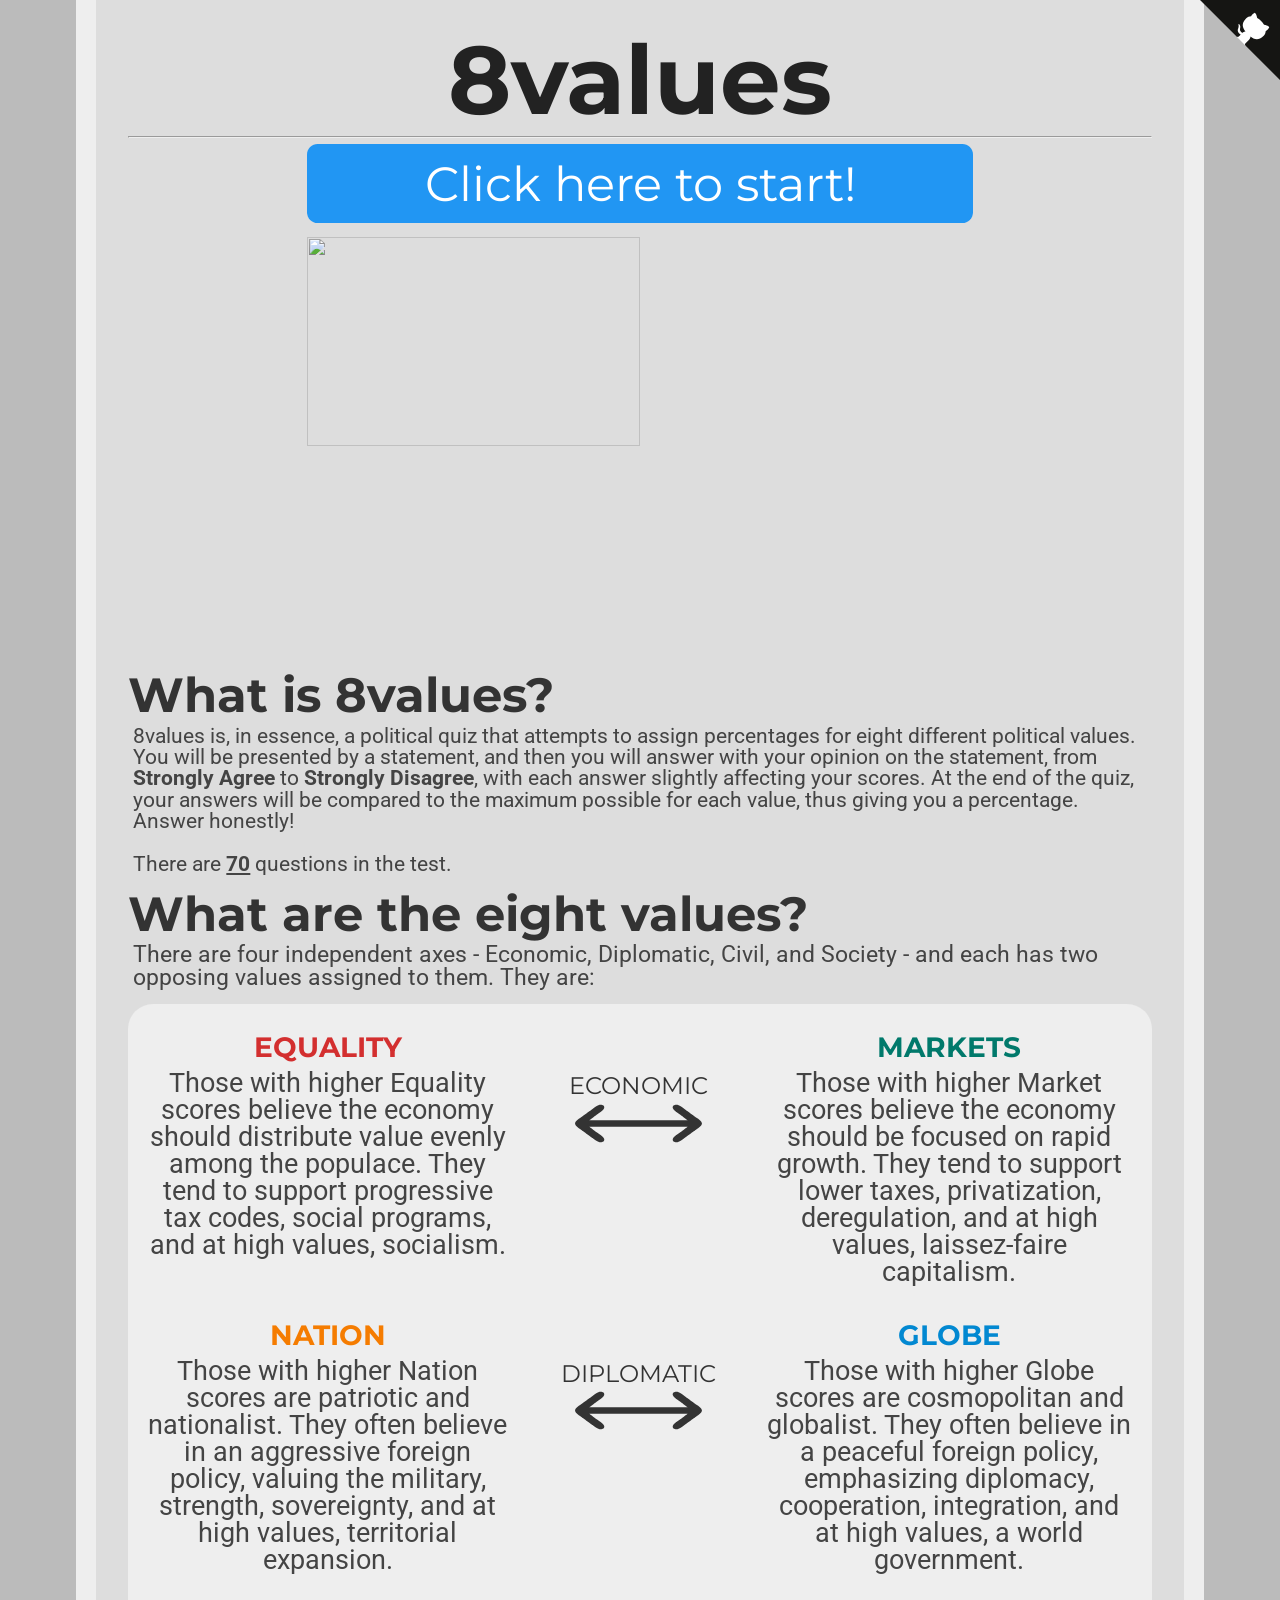
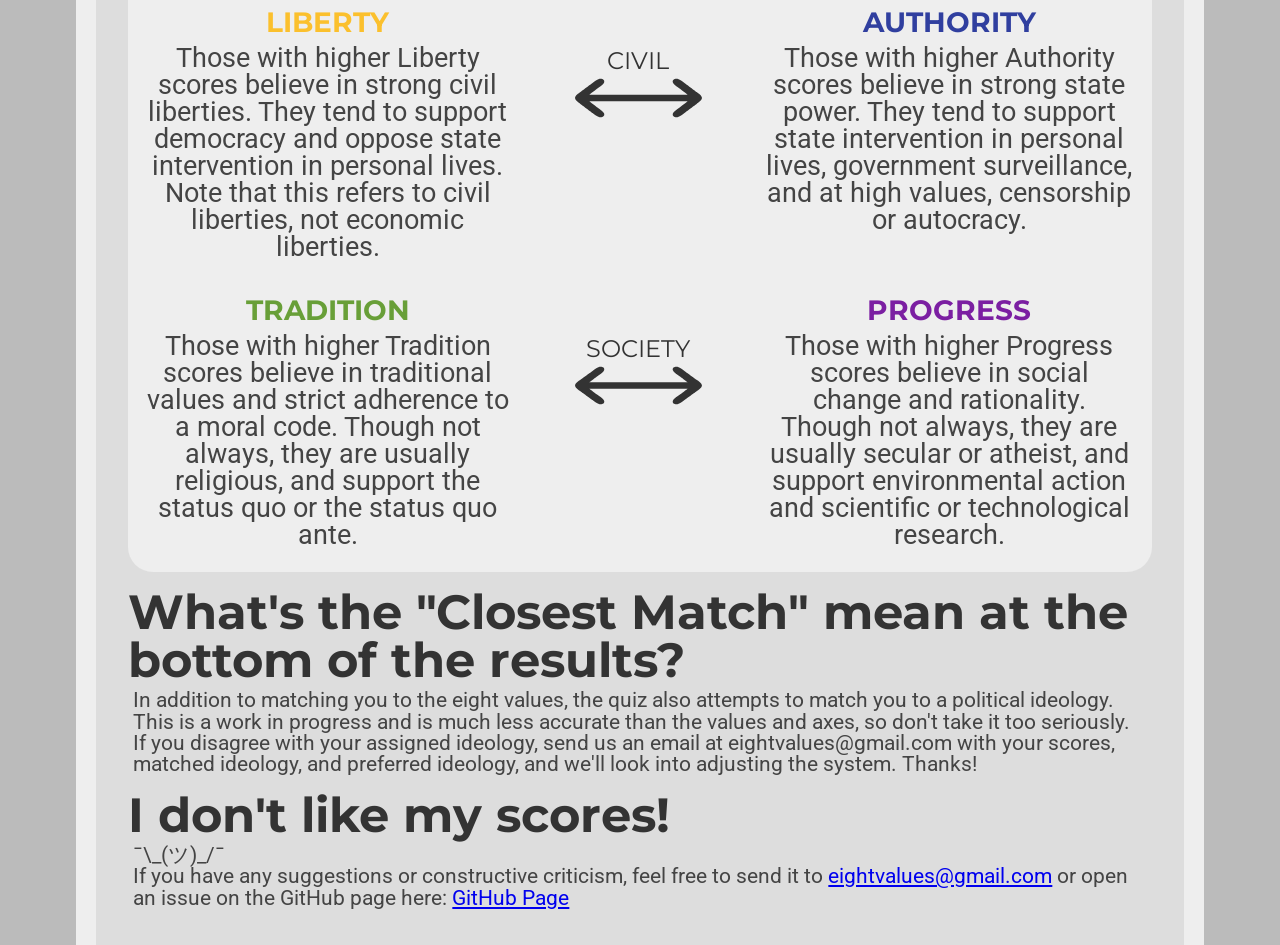
==== index.html @ 418b7268 "💄 Mobile friendly styling" ====
<head>
<link href="https://fonts.googleapis.com/css?family=Montserrat:300,400,700|Roboto:400,700" rel="stylesheet">
<link href='style.css' rel='stylesheet' type='text/css'>
<title>8values</title>
<link rel="icon" type="x-icon" href="icon.png">
<link rel="shortcut icon" type="x-icon" href="icon.png">
<meta charset="utf-8">
<script async src="//pagead2.googlesyndication.com/pagead/js/adsbygoogle.js"></script>
<script>
  (adsbygoogle = window.adsbygoogle || []).push({
    google_ad_client: "ca-pub-6511426299019766",
    enable_page_level_ads: true
  });
</script>
</head>
<body>
<a href="https://github.com/8values/8values.github.io" class="github-corner" aria-label="View source on Github"><svg width="80" height="80" viewBox="0 0 250 250" style="fill:#151513; color:#fff; position: absolute; top: 0; border: 0; right: 0;" aria-hidden="true"><path d="M0,0 L115,115 L130,115 L142,142 L250,250 L250,0 Z"></path><path d="M128.3,109.0 C113.8,99.7 119.0,89.6 119.0,89.6 C122.0,82.7 120.5,78.6 120.5,78.6 C119.2,72.0 123.4,76.3 123.4,76.3 C127.3,80.9 125.5,87.3 125.5,87.3 C122.9,97.6 130.6,101.9 134.4,103.2" fill="currentColor" style="transform-origin: 130px 106px;" class="octo-arm"></path><path d="M115.0,115.0 C114.9,115.1 118.7,116.5 119.8,115.4 L133.7,101.6 C136.9,99.2 139.9,98.4 142.2,98.6 C133.8,88.0 127.5,74.4 143.8,58.0 C148.5,53.4 154.0,51.2 159.7,51.0 C160.3,49.4 163.2,43.6 171.4,40.1 C171.4,40.1 176.1,42.5 178.8,56.2 C183.1,58.6 187.2,61.8 190.9,65.4 C194.5,69.0 197.7,73.2 200.1,77.6 C213.8,80.2 216.3,84.9 216.3,84.9 C212.7,93.1 206.9,96.0 205.4,96.6 C205.1,102.4 203.0,107.8 198.3,112.5 C181.9,128.9 168.3,122.5 157.7,114.1 C157.9,116.9 156.7,120.9 152.7,124.9 L141.0,136.5 C139.8,137.7 141.6,141.9 141.8,141.8 Z" fill="currentColor" class="octo-body"></path></svg></a><style>.github-corner:hover .octo-arm{animation:octocat-wave 560ms ease-in-out}@keyframes octocat-wave{0%,100%{transform:rotate(0)}20%,60%{transform:rotate(-25deg)}40%,80%{transform:rotate(10deg)}}@media (max-width:500px){.github-corner:hover .octo-arm{animation:none}.github-corner .octo-arm{animation:octocat-wave 560ms ease-in-out}}</style>
<h1>8values</h1>
<hr>
<button class="button" onclick="location.href='instructions.html';" style="font-size:36pt;">Click here to start!</button>
<img src="values.svg" class="center"></img>

<h2>What is 8values?</h2>
    <p>8values is, in essence, a political quiz that attempts to assign percentages for eight different political values. You will be presented by a statement, and then you will answer with your opinion on the statement, from <b>Strongly Agree</b> to <b>Strongly Disagree</b>, with each answer slightly affecting your scores. At the end of the quiz, your answers will be compared to the maximum possible for each value, thus giving you a percentage. Answer honestly!<br /><br />
    There are <b><u><span id="numOfQuestions"></span></u></b> questions in the test.</p>

<h2>What are the eight values?</h2>
    <p style="font-size: 23px;">There are four independent axes - Economic, Diplomatic, Civil, and Society - and each has two opposing values assigned to them. They are:</p>
    <div class="explanation_bg">
        <div class="spacer">
            <div class="explanation_blurb_left">
                <p class="value"><b style="color:#d32f2f;">EQUALITY</b></p>
                <p class="blurb-text">
                    Those with higher Equality scores believe the economy should distribute value evenly among the populace. They tend to support progressive tax codes, social programs, and at high values, socialism.
                </p>
            </div>
            <div class="explanation_axis">
                <p class="axis_name">ECONOMIC</p>
                <img class="arrow" src="double_arrow.svg"></img>
            </div>
            <div class="explanation_blurb_right">
                <p class="value"><b style="color:#00796b;">MARKETS</b></p>
                <p class="blurb-text">
                    Those with higher Market scores believe the economy should be focused on rapid growth. They tend to support lower taxes, privatization, deregulation, and at high values, laissez-faire capitalism.
                </p>
            </div>
        </div>
        <div class="spacer">
            <div class="explanation_blurb_left">
                <p class="value"><b style="color:#f57c00;">NATION</b></p>
                <p class="blurb-text">
                    Those with higher Nation scores are patriotic and nationalist. They often believe in an aggressive foreign policy, valuing the military, strength, sovereignty, and at high values, territorial expansion.
                </p>
            </div>
            <div class="explanation_axis">
                <p class="axis_name">DIPLOMATIC</p>
                <img class="arrow" src="double_arrow.svg"></img>
            </div>
            <div class="explanation_blurb_right">
                <p class="value"><b style="color:#0288d1;">GLOBE</b></p>
                <p class="blurb-text">
                    Those with higher Globe scores are cosmopolitan and globalist. They often believe in a peaceful foreign policy, emphasizing diplomacy, cooperation, integration, and at high values, a world government.
                </p>
            </div>
        </div>
        <div class="spacer">
            <div class="explanation_blurb_left">
                <p class="value"><b style="color:#fbc02d;">LIBERTY</b></p>
                <p class="blurb-text">
                    Those with higher Liberty scores believe in strong civil liberties. They tend to support democracy and oppose state intervention in personal lives. Note that this refers to civil liberties, not economic liberties.
                </p>
            </div>
            <div class="explanation_axis">
                <p class="axis_name">CIVIL</p>
                <img class="arrow" src="double_arrow.svg"></img>
            </div>
            <div class="explanation_blurb_right">
                <p class="value"><b style="color:#303f9f;">AUTHORITY</b></p>
                <p class="blurb-text">
                    Those with higher Authority scores believe in strong state power. They tend to support state intervention in personal lives, government surveillance, and at high values, censorship or autocracy.
                </p>
            </div>
        </div>
        <div class="spacer">
            <div class="explanation_blurb_left">
                <p class="value"><b style="color:#689f38;">TRADITION</b></p>
                <p class="blurb-text">
                    Those with higher Tradition scores believe in traditional values and strict adherence to a moral code. Though not always, they are usually religious, and support the status quo or the status quo ante.
                </p>
            </div>
            <div class="explanation_axis">
                <p class="axis_name">SOCIETY</p>
                <img class="arrow" src="double_arrow.svg"></img>
            </div>
            <div class="explanation_blurb_right">
                <p class="value"><b style="color:#7b1fa2;">PROGRESS</b></p>
                <p class="blurb-text">
                    Those with higher Progress scores believe in social change and rationality. Though not always, they are usually secular or atheist, and support environmental action and scientific or technological research.
                </p>
            </div>
        </div>
        <br/>
    </div>

<h2>What's the "Closest Match" mean at the bottom of the results?</h2>
    <p>In addition to matching you to the eight values, the quiz also attempts to match you to a political ideology. This is a work in progress and is much less accurate than the values and axes, so don't take it too seriously. If you disagree with your assigned ideology, send us an email at eightvalues@gmail.com with your scores, matched ideology, and preferred ideology, and we'll look into adjusting the system. Thanks!</p>
<h2>I don't like my scores!</h2>
    <p>¯\_(ツ)_/¯<br/>
    If you have any suggestions or constructive criticism, feel free to send it to <a href="mailto:eightvalues@gmail.com">eightvalues@gmail.com</a> or open an issue on the GitHub page here: <a href="https://github.com/8values/8values.github.io">GitHub Page</a></p>

<!-- Website visit statistics - no personal information is collected! -->
<script type="text/javascript">
var sc_project=11325211;
var sc_invisible=1;
var sc_security="fd9f0659";
var scJsHost = (("https:" == document.location.protocol) ?
"https://secure." : "http://www.");
document.write("<sc"+"ript type='text/javascript' src='" +
scJsHost+
"statcounter.com/counter/counter.js'></"+"script>");
</script>
<noscript><div class="statcounter"><a title="web stats"
href="http://statcounter.com/" target="_blank"><img
class="statcounter"
src="//c.statcounter.com/11325211/0/fd9f0659/1/" alt="web
stats"></a></div></noscript>

<!-- This is the script for the page itself -->
<script type="application/javascript"src="questions.js"></script>
<script type="text/javascript">
    document.getElementById("numOfQuestions").innerHTML = questions.length;
</script>
</body>
---- style.css ----
html {
    background-color: #bbbbbb;
    padding: 0px;
}
body {
    width: 80%;
    min-height: calc(100vh - 4em);
    margin: 0 auto;
    padding: 2em;
    background-color: #dddddd;
    border-color: #eeeeee;
    border-left-style: solid;
    border-right-style: solid;
    border-width: 20px;
}
p {
    color: #444444;
    font-family: 'Roboto', sans-serif;
    font-size: 16pt;
    line-height: 1;
    margin: 4pt;
}

p.value {
    margin-top: 22px;
    margin-bottom: 22px;
    text-indent: -16pt;
    margin-left: 20pt;
    font-size: 28px;
    font-style:normal;font-variant:normal;font-weight:500;font-stretch:normal;line-height:2.11666656px;font-family:Montserrat;-inkscape-font-specification:'Montserrat Medium';text-align:center;letter-spacing:0px;text-anchor:middle;opacity:1;fill:#eeeeee;fill-opacity:1;fill-rule:nonzero;stroke:none;stroke-width:2.11666656;stroke-linecap:butt;stroke-linejoin:round;stroke-miterlimit:4;stroke-dasharray:none;stroke-dashoffset:0;stroke-opacity:1;paint-order:stroke fill markers
}

p.blurb-text {
    font-size: 27px;
}

p.axis_name {
    margin-top: 50px;
    color: #333333;
    font-size: 24px;
    font-variant:normal;font-weight:normal;font-stretch:normal;line-height:100%;font-family:Montserrat;-inkscape-font-specification:Montserrat;text-align:center;letter-spacing:0px;word-spacing:0px;text-anchor:middle;fill:#222222;fill-opacity:1;stroke:none;stroke-width:0.13229167px;stroke-linecap:butt;stroke-linejoin:miter;stroke-opacity:1
}
p.question {
    margin: 16pt auto;
    color: #333333;
    font-family: 'Montserrat', sans-serif;
    font-weight: normal;
    width: 70%;
    min-width: 500pt;
    min-height: 144pt;
    background-color: #eeeeee;
    padding: 16pt;
    border-radius: 16pt;
    font-size: 36pt;
    display: flex;
    justify-content: center;
    align-items: center;
    text-align: center;

}
h1 {
    color: #222222;
    font-family: 'Montserrat', sans-serif;
    font-size: 72pt;
    text-align: center;
    line-height: 72pt;
    margin-top: 0pt;
    margin-bottom: 0pt;
}
h2 {
    color: #333333;
    font-family: 'Montserrat', sans-serif;
    font-size: 36pt;
    line-height: 36pt;
    margin-top: 12pt;
    margin-bottom: 0pt;
}
li {
    font-size: 16pt;
    text-indent: 16pt;
}
a {
    font-family: inherit;
}
img.center {
    display: block;
    margin: 1em auto;
    width: 50%;
    min-width: 500pt;
}
.spacer > div{
    margin-top: 20px;
    display: inline-block;
    *display: inline; /* For IE7 */
    text-align: center;
}
.button {
    background-color: #2196f3;
    font-family: 'Montserrat', sans-serif;
    border: none;
    border-radius: 8pt;
    color: white;
    padding: 8pt;
    width: 50%;
    min-width: 500pt;
    text-align: center;
    text-decoration: none;
    display: block;
    font-size: 24pt;
    margin: -2px auto;
    cursor: pointer;
}
.button:hover, .button:focus { background: #1687e0; }
.stronglyAgree { background: #1b5e20; }
.stronglyAgree:hover, .stronglyAgree:focus { background: #154a19; }
.agree { background: #4caf50; }
.agree:hover, .agree:focus { background: #29942e; }
.neutral { background: #949494; }
.neutral:hover, .neutral:focus { background: #656565; }
.disagree { background: #f44336; }
.disagree:hover, .disagree:focus { background: #d6271a; }
.stronglyDisagree { background: #b71c1c; }
.stronglyDisagree:hover, .stronglyDisagree:focus { background: #a00e0e; }

.small_button, .small_button_off {
    background-color: #333;
    font-family: 'Montserrat', sans-serif;
    border: none;
    border-radius: 8pt;
    color: white;
    padding: 8pt;
    width: 10%;
    min-width: 100pt;
    text-align: center;
    text-decoration: none;
    display: block;
    font-size: 18pt;
    margin: -2px auto;
    cursor: pointer;
}

.small_button:hover, .small_button:focus {
    background: #222;
}

.small_button_off {
    background-color: #ddd;
    color: #888;
    border: 2px solid #888;
    cursor: not-allowed;
    margin: -4px auto;
}
.arrow {
    width: 60%;
    height: auto;
}
div.explanation_blurb_left {
    vertical-align: top;
    width: 37%;
    margin-left: 1%;
    margin-right: 1%;
}
div.explanation_blurb_right {
    vertical-align: top;
    width: 37%;
    margin-left: 1%;
    margin-right: 1%;
}
div.explanation_axis {
    width: 20.9%;
    vertical-align: top;
}
div.axis {
    width: 100%;
    display: flex;
    align-items: center;
    justify-content: center;
}
div.bar {
    height: 36pt;
    line-height: 36pt;
    padding: 8pt;
    margin-top: 4pt;
    margin-bottom: 4pt;
    border-width: 4px;
    border-right-width: 1px;
    border-top-style: solid;
    border-bottom-style: solid;
    border-color: #222222;
    background-color: #eeeeee;
    display: block;
    width: 50%;
}
div.text-wrapper {
    font-family: 'Montserrat', sans-serif;
    font-size: 36pt;
    line-height: 36pt;
    color: #222222;
    display: inline-block;
}
div.equality {
    background-color: #f44336;
    text-align: left;
    border-right-style: solid;
}
div.markets {
    background-color: #00897b;
    text-align: right;
    border-left-style: solid;
}
div.liberty {
    background-color: #ffeb3b;
    text-align: left;
    border-right-style: solid;
}
div.authority {
    background-color: #3f51b5;
    text-align: right;
    border-left-style: solid;
}
div.globe {
    background-color: #03a9f4;
    text-align: right;
    border-left-style: solid;
}
div.nation {
    background-color: #ff9800;
    text-align: left;
    border-right-style: solid;
}
div.progress {
    background-color: #9c27b0;
    text-align: right;
    border-left-style: solid;
}
div.tradition {
    background-color: #8bc34a;
    text-align: left;
    border-right-style: solid;
}
span.weight-300 {
    font-weight: 300;
}
.explanation_bg {
    background-color: #eeeeee;
    border-radius: 25px;
    margin-top: 15px;
}
#banner {
    border-color: #444444;
    border-style: solid;
    border-width: 2px;
    border-radius: 8pt;
    display: block;
    margin: 8pt;
    margin-left: auto;
    margin-right: auto;
}
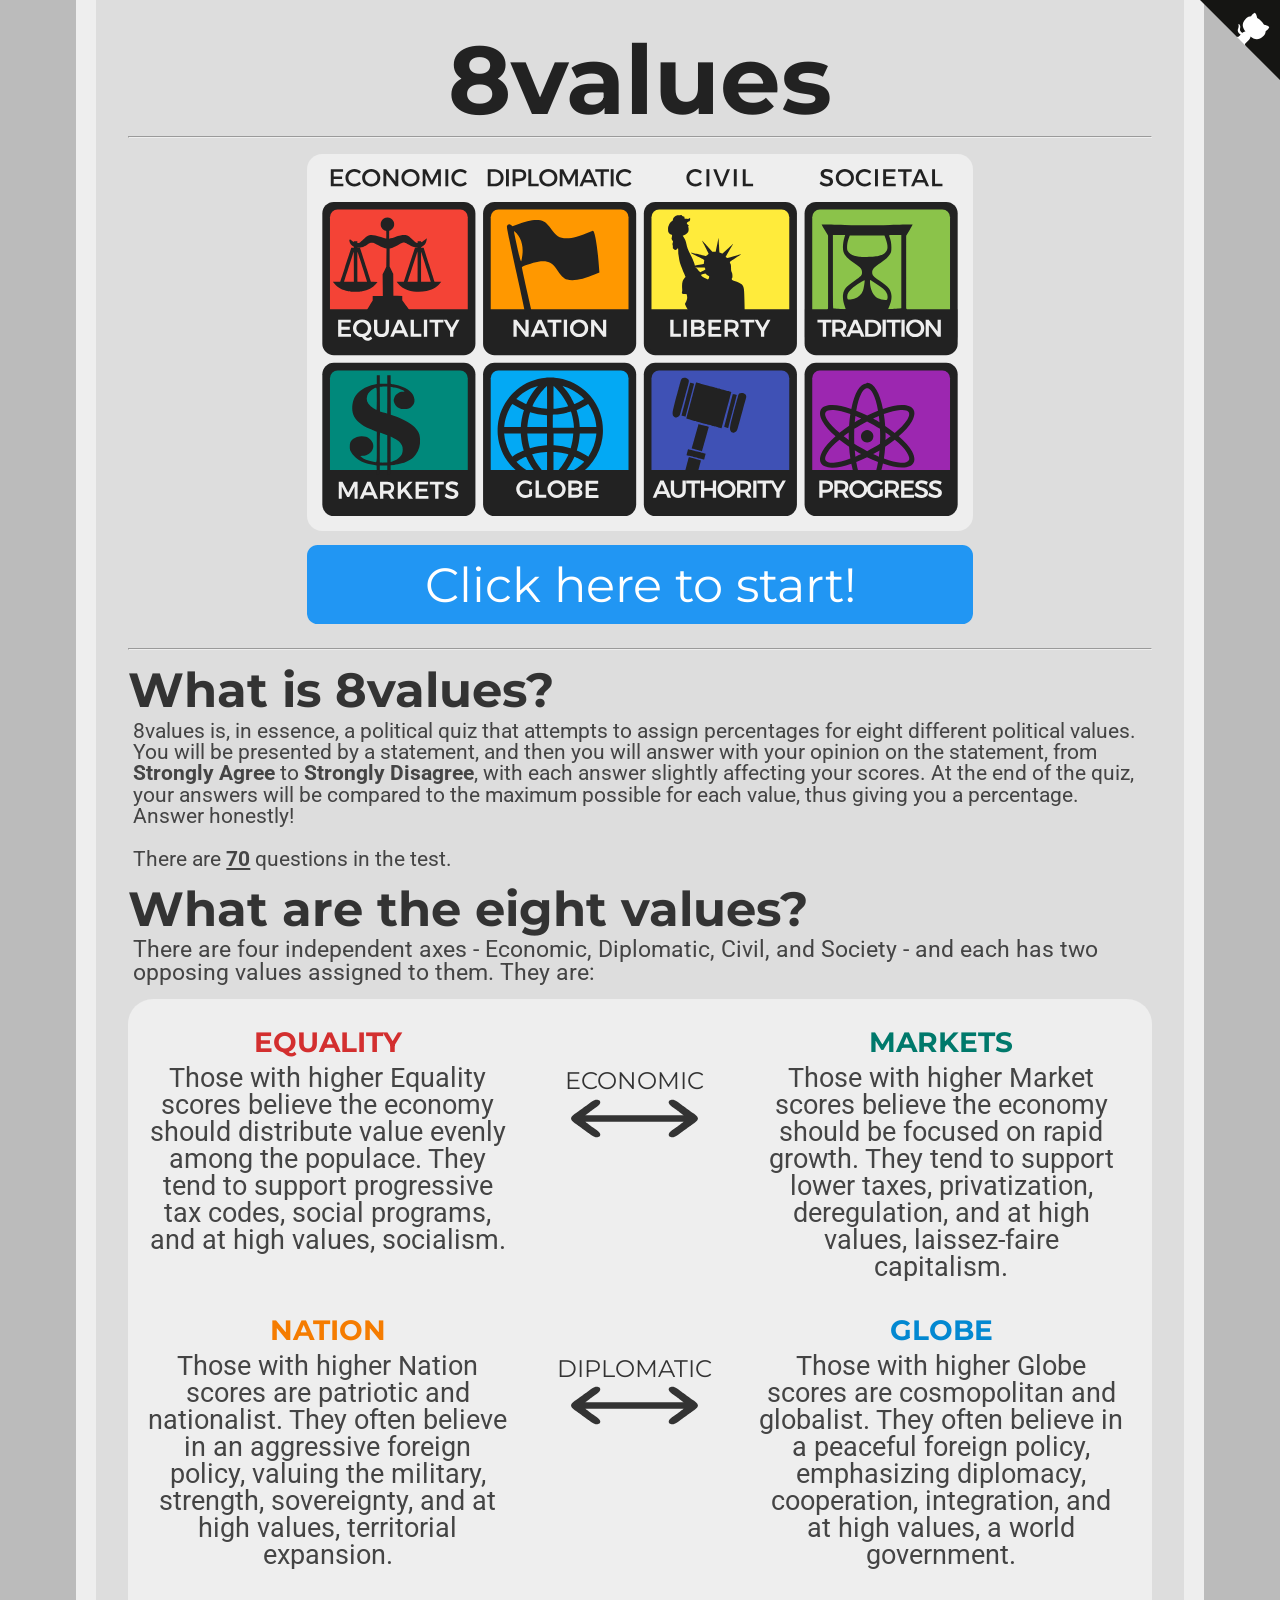
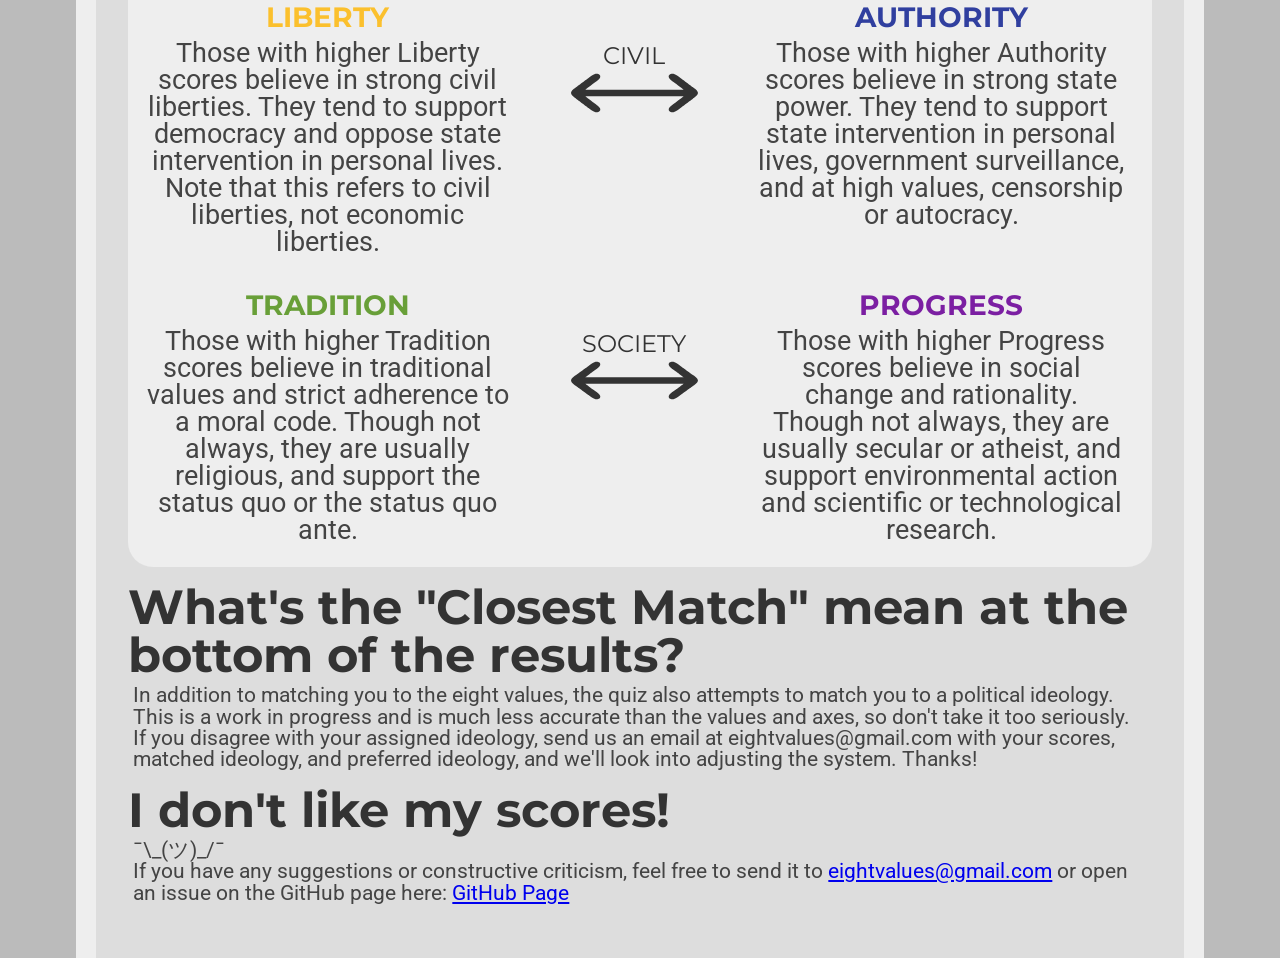
==== commit f90f3279: "💄 Reordered layout of landing page" ====
--- a/index.html
+++ b/index.html
@@ -17,9 +17,9 @@
 <a href="https://github.com/8values/8values.github.io" class="github-corner" aria-label="View source on Github"><svg width="80" height="80" viewBox="0 0 250 250" style="fill:#151513; color:#fff; position: absolute; top: 0; border: 0; right: 0;" aria-hidden="true"><path d="M0,0 L115,115 L130,115 L142,142 L250,250 L250,0 Z"></path><path d="M128.3,109.0 C113.8,99.7 119.0,89.6 119.0,89.6 C122.0,82.7 120.5,78.6 120.5,78.6 C119.2,72.0 123.4,76.3 123.4,76.3 C127.3,80.9 125.5,87.3 125.5,87.3 C122.9,97.6 130.6,101.9 134.4,103.2" fill="currentColor" style="transform-origin: 130px 106px;" class="octo-arm"></path><path d="M115.0,115.0 C114.9,115.1 118.7,116.5 119.8,115.4 L133.7,101.6 C136.9,99.2 139.9,98.4 142.2,98.6 C133.8,88.0 127.5,74.4 143.8,58.0 C148.5,53.4 154.0,51.2 159.7,51.0 C160.3,49.4 163.2,43.6 171.4,40.1 C171.4,40.1 176.1,42.5 178.8,56.2 C183.1,58.6 187.2,61.8 190.9,65.4 C194.5,69.0 197.7,73.2 200.1,77.6 C213.8,80.2 216.3,84.9 216.3,84.9 C212.7,93.1 206.9,96.0 205.4,96.6 C205.1,102.4 203.0,107.8 198.3,112.5 C181.9,128.9 168.3,122.5 157.7,114.1 C157.9,116.9 156.7,120.9 152.7,124.9 L141.0,136.5 C139.8,137.7 141.6,141.9 141.8,141.8 Z" fill="currentColor" class="octo-body"></path></svg></a><style>.github-corner:hover .octo-arm{animation:octocat-wave 560ms ease-in-out}@keyframes octocat-wave{0%,100%{transform:rotate(0)}20%,60%{transform:rotate(-25deg)}40%,80%{transform:rotate(10deg)}}@media (max-width:500px){.github-corner:hover .octo-arm{animation:none}.github-corner .octo-arm{animation:octocat-wave 560ms ease-in-out}}</style>
 <h1>8values</h1>
 <hr>
+<img src="values.svg" class="center"></img>
 <button class="button" onclick="location.href='instructions.html';" style="font-size:36pt;">Click here to start!</button>
-<img src="values.svg" class="center"></img>
-
+<br><hr>
 <h2>What is 8values?</h2>
     <p>8values is, in essence, a political quiz that attempts to assign percentages for eight different political values. You will be presented by a statement, and then you will answer with your opinion on the statement, from <b>Strongly Agree</b> to <b>Strongly Disagree</b>, with each answer slightly affecting your scores. At the end of the quiz, your answers will be compared to the maximum possible for each value, thus giving you a percentage. Answer honestly!<br /><br />
     There are <b><u><span id="numOfQuestions"></span></u></b> questions in the test.</p>
@@ -107,7 +107,7 @@
 <h2>I don't like my scores!</h2>
     <p>¯\_(ツ)_/¯<br/>
     If you have any suggestions or constructive criticism, feel free to send it to <a href="mailto:eightvalues@gmail.com">eightvalues@gmail.com</a> or open an issue on the GitHub page here: <a href="https://github.com/8values/8values.github.io">GitHub Page</a></p>
-
+<br>
 <!-- Website visit statistics - no personal information is collected! -->
 <script type="text/javascript">
 var sc_project=11325211;
--- a/style.css
+++ b/style.css
@@ -27,7 +27,8 @@
     text-indent: -16pt;
     margin-left: 20pt;
     font-size: 28px;
-    font-style:normal;font-variant:normal;font-weight:500;font-stretch:normal;line-height:2.11666656px;font-family:Montserrat;-inkscape-font-specification:'Montserrat Medium';text-align:center;letter-spacing:0px;text-anchor:middle;opacity:1;fill:#eeeeee;fill-opacity:1;fill-rule:nonzero;stroke:none;stroke-width:2.11666656;stroke-linecap:butt;stroke-linejoin:round;stroke-miterlimit:4;stroke-dasharray:none;stroke-dashoffset:0;stroke-opacity:1;paint-order:stroke fill markers
+    line-height: 2.11666656px;
+    font-family: 'Montserrat';
 }
 
 p.blurb-text {
@@ -38,7 +39,7 @@
     margin-top: 50px;
     color: #333333;
     font-size: 24px;
-    font-variant:normal;font-weight:normal;font-stretch:normal;line-height:100%;font-family:Montserrat;-inkscape-font-specification:Montserrat;text-align:center;letter-spacing:0px;word-spacing:0px;text-anchor:middle;fill:#222222;fill-opacity:1;stroke:none;stroke-width:0.13229167px;stroke-linecap:butt;stroke-linejoin:miter;stroke-opacity:1
+    font-family: 'Montserrat';
 }
 p.question {
     margin: 16pt auto;
@@ -87,6 +88,9 @@
     margin: 1em auto;
     width: 50%;
     min-width: 500pt;
+}
+.spacer {
+    display: flex;
 }
 .spacer > div{
     margin-top: 20px;
@@ -203,7 +207,7 @@
     text-align: left;
     border-right-style: solid;
 }
-div.markets {
+div.wealth {
     background-color: #00897b;
     text-align: right;
     border-left-style: solid;
@@ -218,12 +222,12 @@
     text-align: right;
     border-left-style: solid;
 }
-div.globe {
+div.peace {
     background-color: #03a9f4;
     text-align: right;
     border-left-style: solid;
 }
-div.nation {
+div.might {
     background-color: #ff9800;
     text-align: left;
     border-right-style: solid;
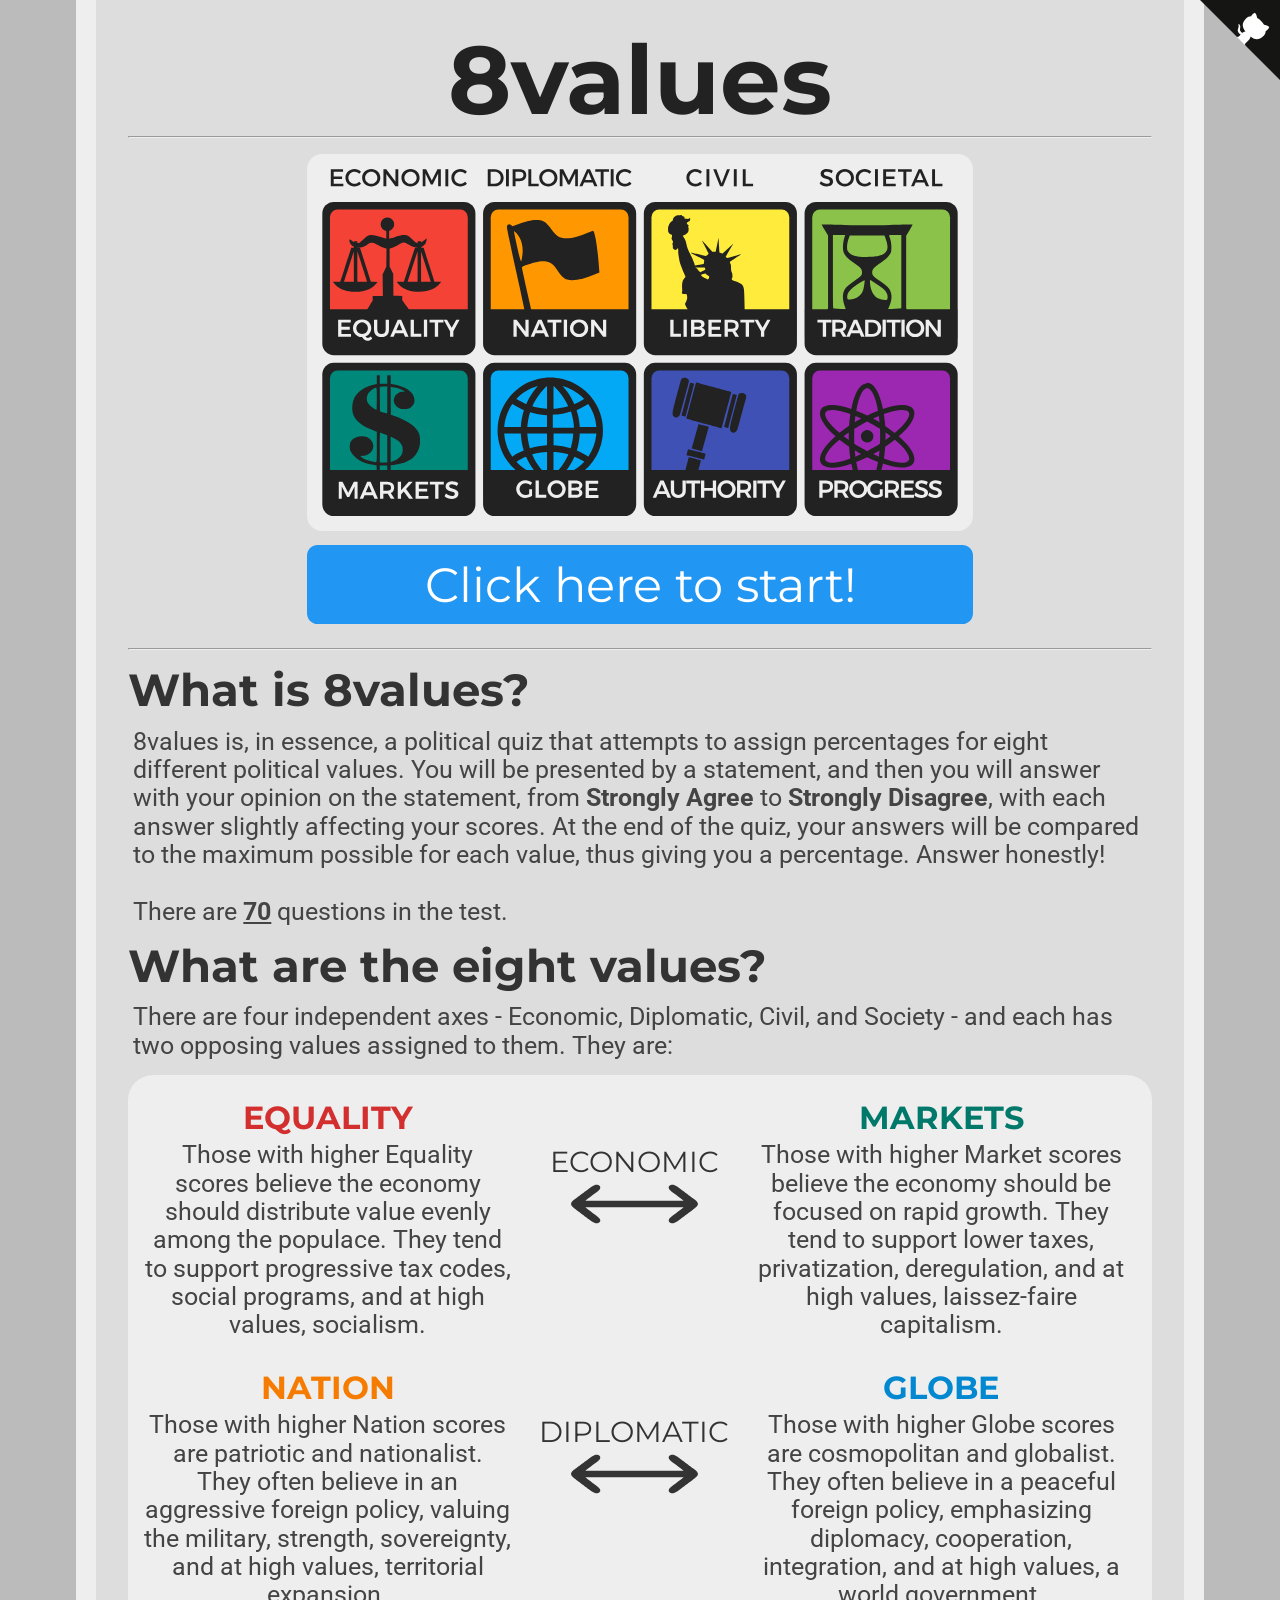
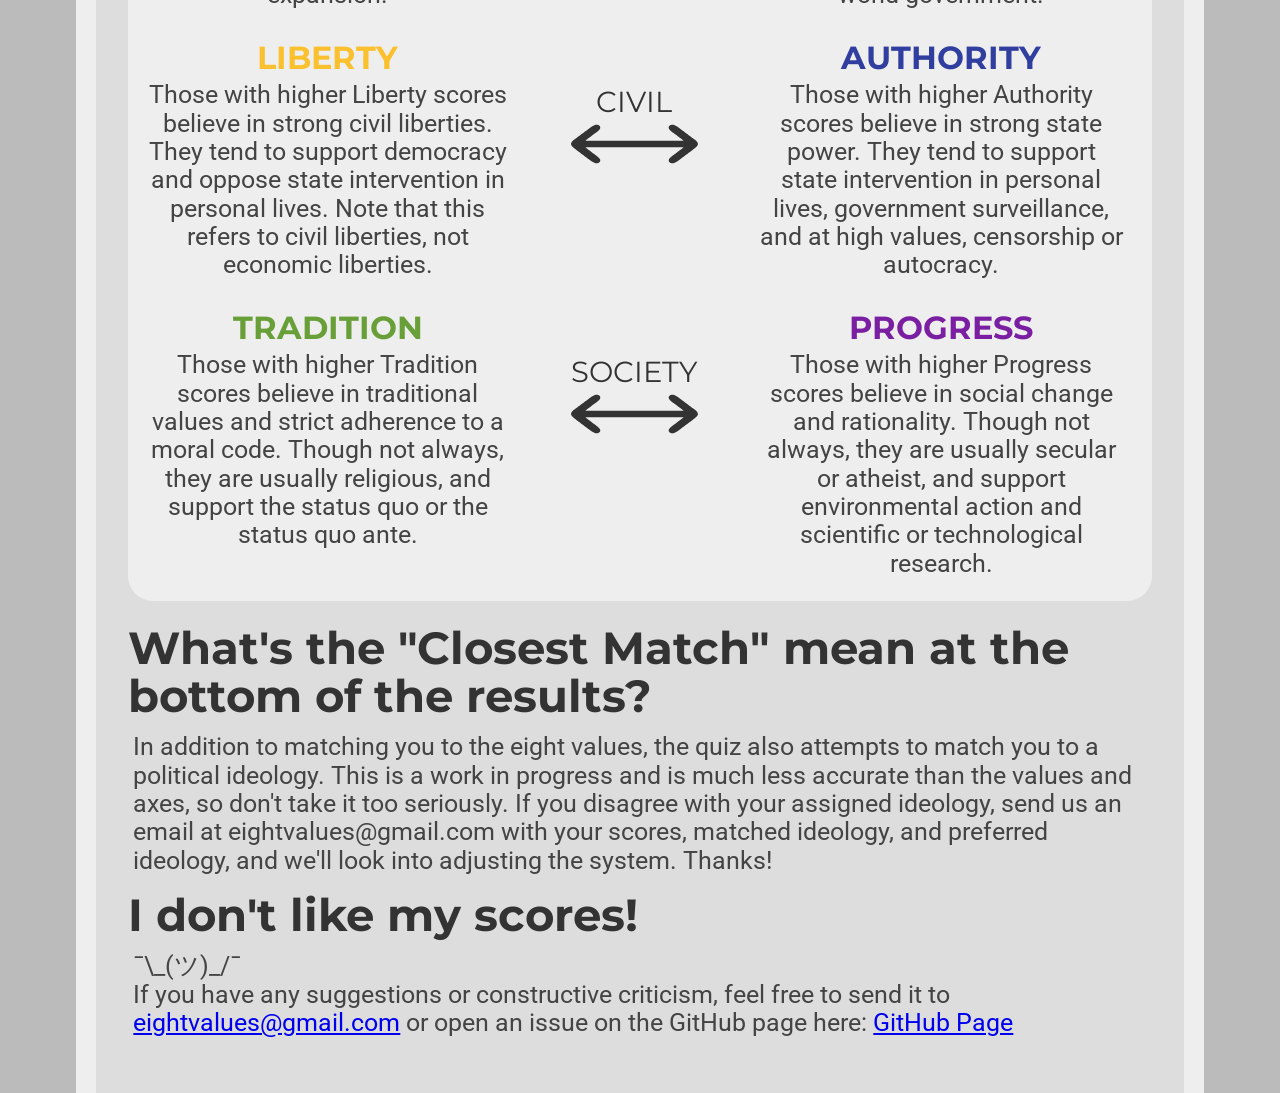
==== commit cb66b263: "💄 Touched up font sizes and spacing" ====
--- a/index.html
+++ b/index.html
@@ -25,7 +25,7 @@
     There are <b><u><span id="numOfQuestions"></span></u></b> questions in the test.</p>
 
 <h2>What are the eight values?</h2>
-    <p style="font-size: 23px;">There are four independent axes - Economic, Diplomatic, Civil, and Society - and each has two opposing values assigned to them. They are:</p>
+    <p>There are four independent axes - Economic, Diplomatic, Civil, and Society - and each has two opposing values assigned to them. They are:</p>
     <div class="explanation_bg">
         <div class="spacer">
             <div class="explanation_blurb_left">
@@ -102,7 +102,7 @@
         <br/>
     </div>
 
-<h2>What's the "Closest Match" mean at the bottom of the results?</h2>
+<h2 style="margin-top: 17pt;">What's the "Closest Match" mean at the bottom of the results?</h2>
     <p>In addition to matching you to the eight values, the quiz also attempts to match you to a political ideology. This is a work in progress and is much less accurate than the values and axes, so don't take it too seriously. If you disagree with your assigned ideology, send us an email at eightvalues@gmail.com with your scores, matched ideology, and preferred ideology, and we'll look into adjusting the system. Thanks!</p>
 <h2>I don't like my scores!</h2>
     <p>¯\_(ツ)_/¯<br/>
--- a/style.css
+++ b/style.css
@@ -16,8 +16,8 @@
 p {
     color: #444444;
     font-family: 'Roboto', sans-serif;
-    font-size: 16pt;
-    line-height: 1;
+    font-size: 18.5pt;
+    line-height: 1.15;
     margin: 4pt;
 }
 
@@ -26,19 +26,15 @@
     margin-bottom: 22px;
     text-indent: -16pt;
     margin-left: 20pt;
-    font-size: 28px;
+    font-size: 24pt;
     line-height: 2.11666656px;
     font-family: 'Montserrat';
-}
-
-p.blurb-text {
-    font-size: 27px;
 }
 
 p.axis_name {
     margin-top: 50px;
     color: #333333;
-    font-size: 24px;
+    font-size: 22pt;
     font-family: 'Montserrat';
 }
 p.question {
@@ -71,10 +67,10 @@
 h2 {
     color: #333333;
     font-family: 'Montserrat', sans-serif;
-    font-size: 36pt;
+    font-size: 34pt;
     line-height: 36pt;
     margin-top: 12pt;
-    margin-bottom: 0pt;
+    margin-bottom: 10pt;
 }
 li {
     font-size: 16pt;
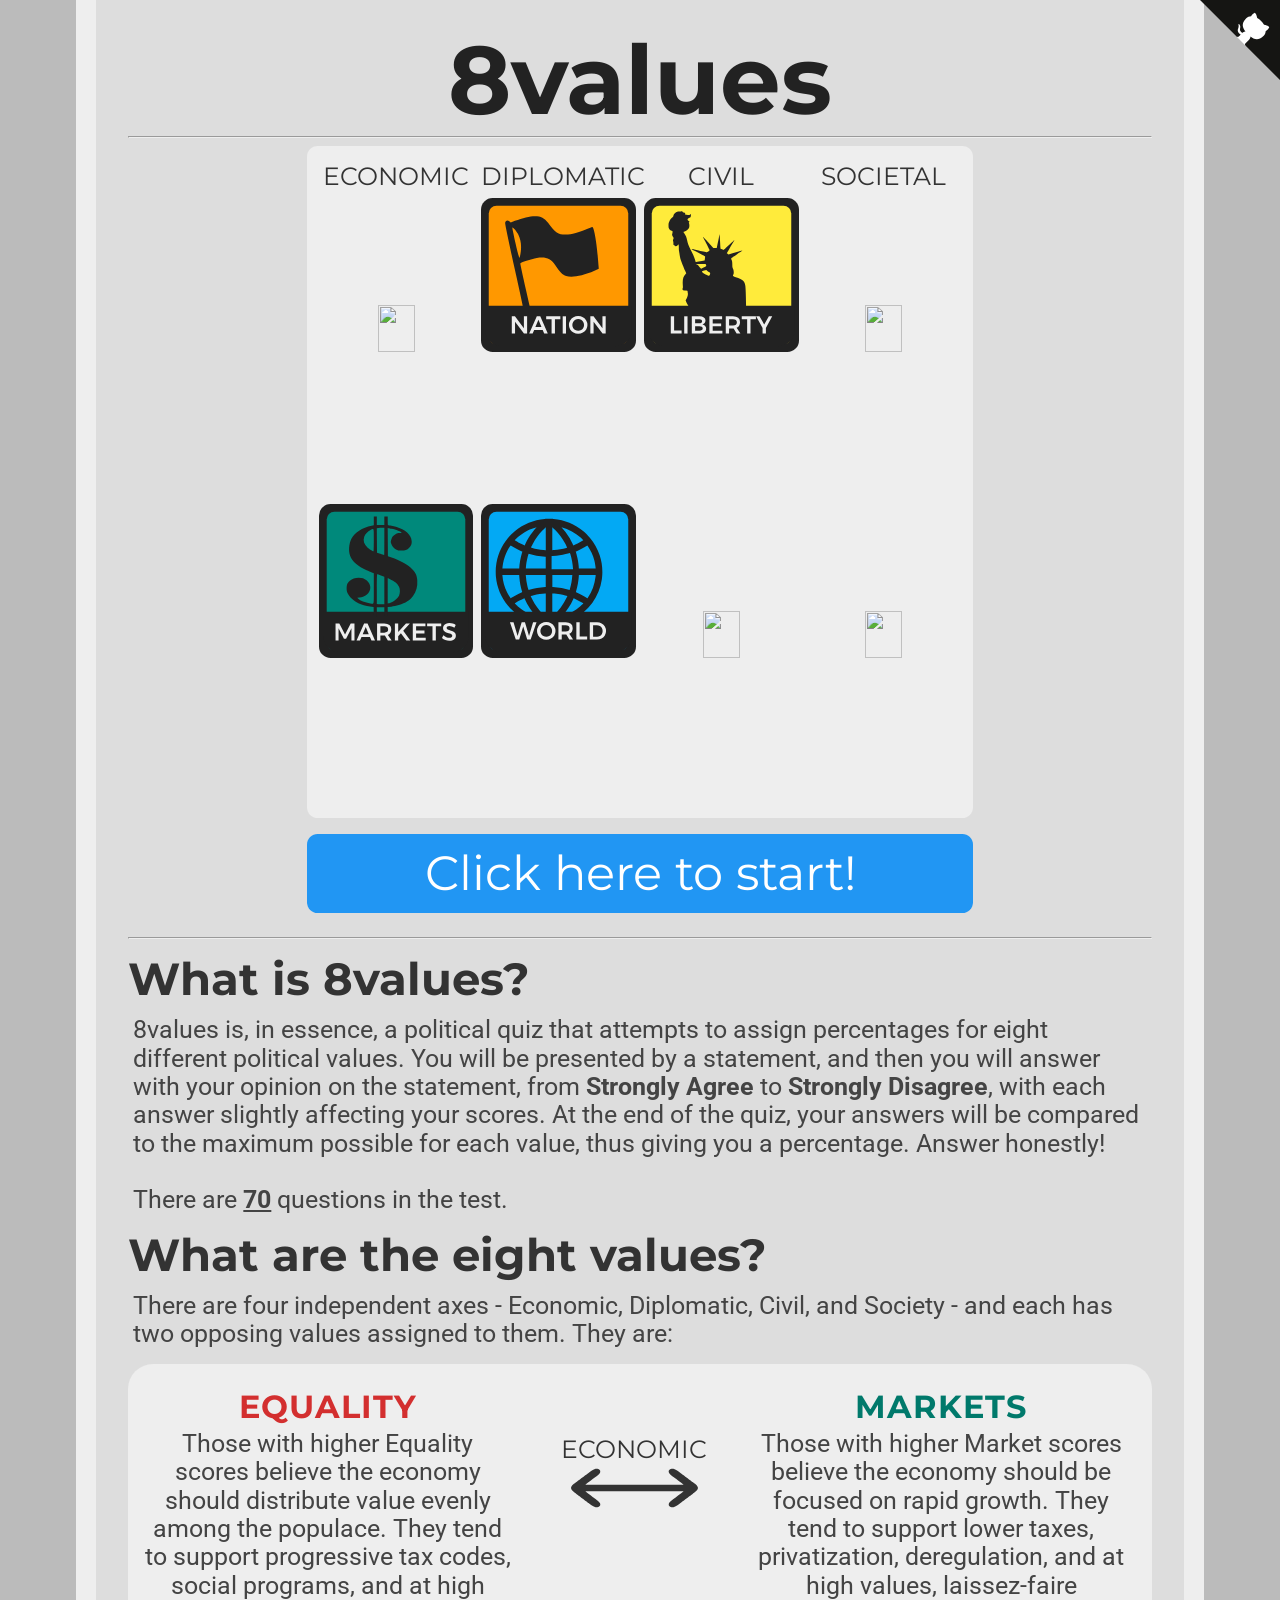
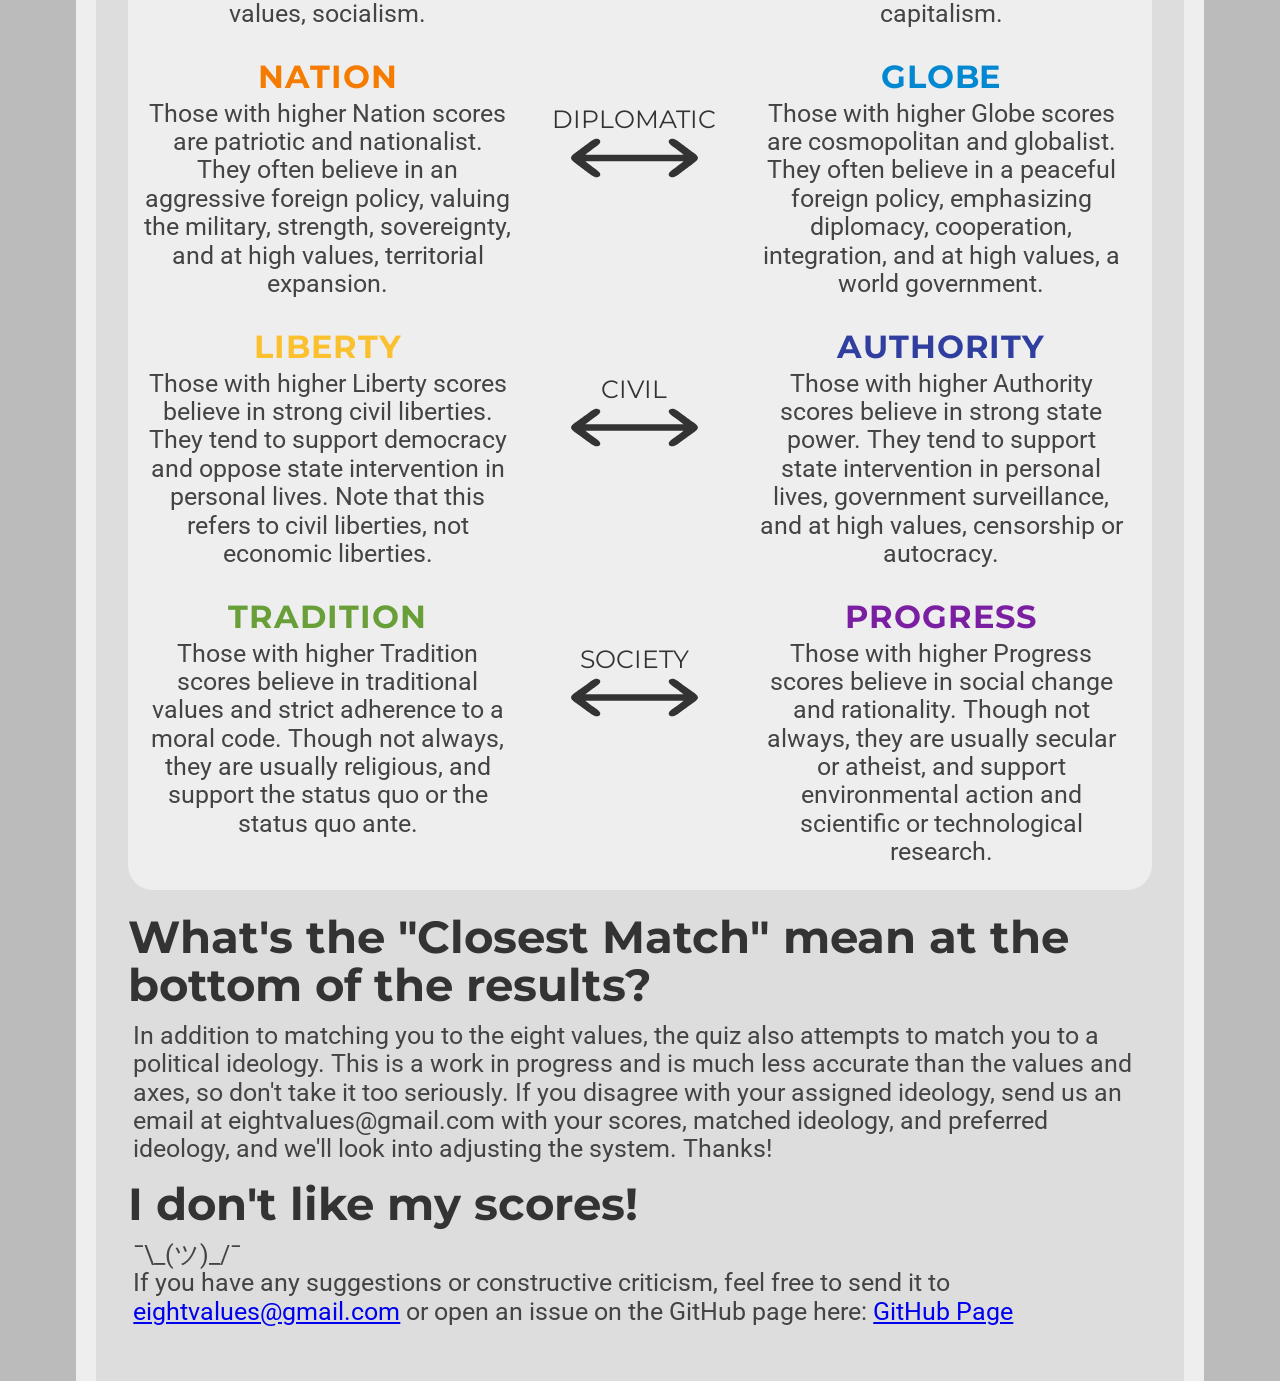
==== commit f803c4cb: "💄 Hover effects on value images" ====
--- a/index.html
+++ b/index.html
@@ -17,7 +17,22 @@
 <a href="https://github.com/8values/8values.github.io" class="github-corner" aria-label="View source on Github"><svg width="80" height="80" viewBox="0 0 250 250" style="fill:#151513; color:#fff; position: absolute; top: 0; border: 0; right: 0;" aria-hidden="true"><path d="M0,0 L115,115 L130,115 L142,142 L250,250 L250,0 Z"></path><path d="M128.3,109.0 C113.8,99.7 119.0,89.6 119.0,89.6 C122.0,82.7 120.5,78.6 120.5,78.6 C119.2,72.0 123.4,76.3 123.4,76.3 C127.3,80.9 125.5,87.3 125.5,87.3 C122.9,97.6 130.6,101.9 134.4,103.2" fill="currentColor" style="transform-origin: 130px 106px;" class="octo-arm"></path><path d="M115.0,115.0 C114.9,115.1 118.7,116.5 119.8,115.4 L133.7,101.6 C136.9,99.2 139.9,98.4 142.2,98.6 C133.8,88.0 127.5,74.4 143.8,58.0 C148.5,53.4 154.0,51.2 159.7,51.0 C160.3,49.4 163.2,43.6 171.4,40.1 C171.4,40.1 176.1,42.5 178.8,56.2 C183.1,58.6 187.2,61.8 190.9,65.4 C194.5,69.0 197.7,73.2 200.1,77.6 C213.8,80.2 216.3,84.9 216.3,84.9 C212.7,93.1 206.9,96.0 205.4,96.6 C205.1,102.4 203.0,107.8 198.3,112.5 C181.9,128.9 168.3,122.5 157.7,114.1 C157.9,116.9 156.7,120.9 152.7,124.9 L141.0,136.5 C139.8,137.7 141.6,141.9 141.8,141.8 Z" fill="currentColor" class="octo-body"></path></svg></a><style>.github-corner:hover .octo-arm{animation:octocat-wave 560ms ease-in-out}@keyframes octocat-wave{0%,100%{transform:rotate(0)}20%,60%{transform:rotate(-25deg)}40%,80%{transform:rotate(10deg)}}@media (max-width:500px){.github-corner:hover .octo-arm{animation:none}.github-corner .octo-arm{animation:octocat-wave 560ms ease-in-out}}</style>
 <h1>8values</h1>
 <hr>
-<img src="values.svg" class="center"></img>
+<div class="center">
+    <div class="axis_name quadcolumn">ECONOMIC</div>
+    <div class="axis_name quadcolumn">DIPLOMATIC</div>
+    <div class="axis_name quadcolumn">CIVIL</div>
+    <div class="axis_name quadcolumn">SOCIETAL</div>
+    <img src="value_images/equality.svg" class="quadcolumn">
+    <img src="value_images/nation.svg" class="quadcolumn">
+    <img src="value_images/liberty.svg" class="quadcolumn">
+    <img src="value_images/tradition.svg" class="quadcolumn">
+    <img src="value_images/markets.svg" class="quadcolumn">
+    <img src="value_images/globe.svg" class="quadcolumn">
+    <img src="value_images/authority.svg" class="quadcolumn">
+    <img src="value_images/progress.svg" class="quadcolumn">
+</div>
+<br>
+<!--<img src="values.svg" class="center"></img>-->
 <button class="button" onclick="location.href='instructions.html';" style="font-size:36pt;">Click here to start!</button>
 <br><hr>
 <h2>What is 8values?</h2>
--- a/style.css
+++ b/style.css
@@ -28,13 +28,14 @@
     margin-left: 20pt;
     font-size: 24pt;
     line-height: 2.11666656px;
+    letter-spacing: 0.03em;
     font-family: 'Montserrat';
 }
 
 p.axis_name {
     margin-top: 50px;
     color: #333333;
-    font-size: 22pt;
+    font-size: 19pt;
     font-family: 'Montserrat';
 }
 p.question {
@@ -79,11 +80,36 @@
 a {
     font-family: inherit;
 }
-img.center {
-    display: block;
-    margin: 1em auto;
+div.center {
+    background-color: #eeeeee;
+    font-family: 'Montserrat', sans-serif;
+    border-radius: 8pt;
+    padding: 6pt;
+    color: white;
     width: 50%;
-    min-width: 500pt;
+    min-width: 488pt;
+    text-align: center;
+    text-decoration: none;
+    display: block;
+    font-size: 24pt;
+    margin: auto;
+}
+img.quadcolumn {
+    width: 23.75%;
+    transition: transform .3s;
+}
+img.quadcolumn:hover {
+    transform: scale(1.18);
+  }
+div.quadcolumn {
+    width: 23.75%;
+}
+div.axis_name {
+    color: #333333;
+    font-size: 19pt;
+    font-family: 'Montserrat';
+    display: inline-block;
+    padding-bottom: 5pt;
 }
 .spacer {
     display: flex;
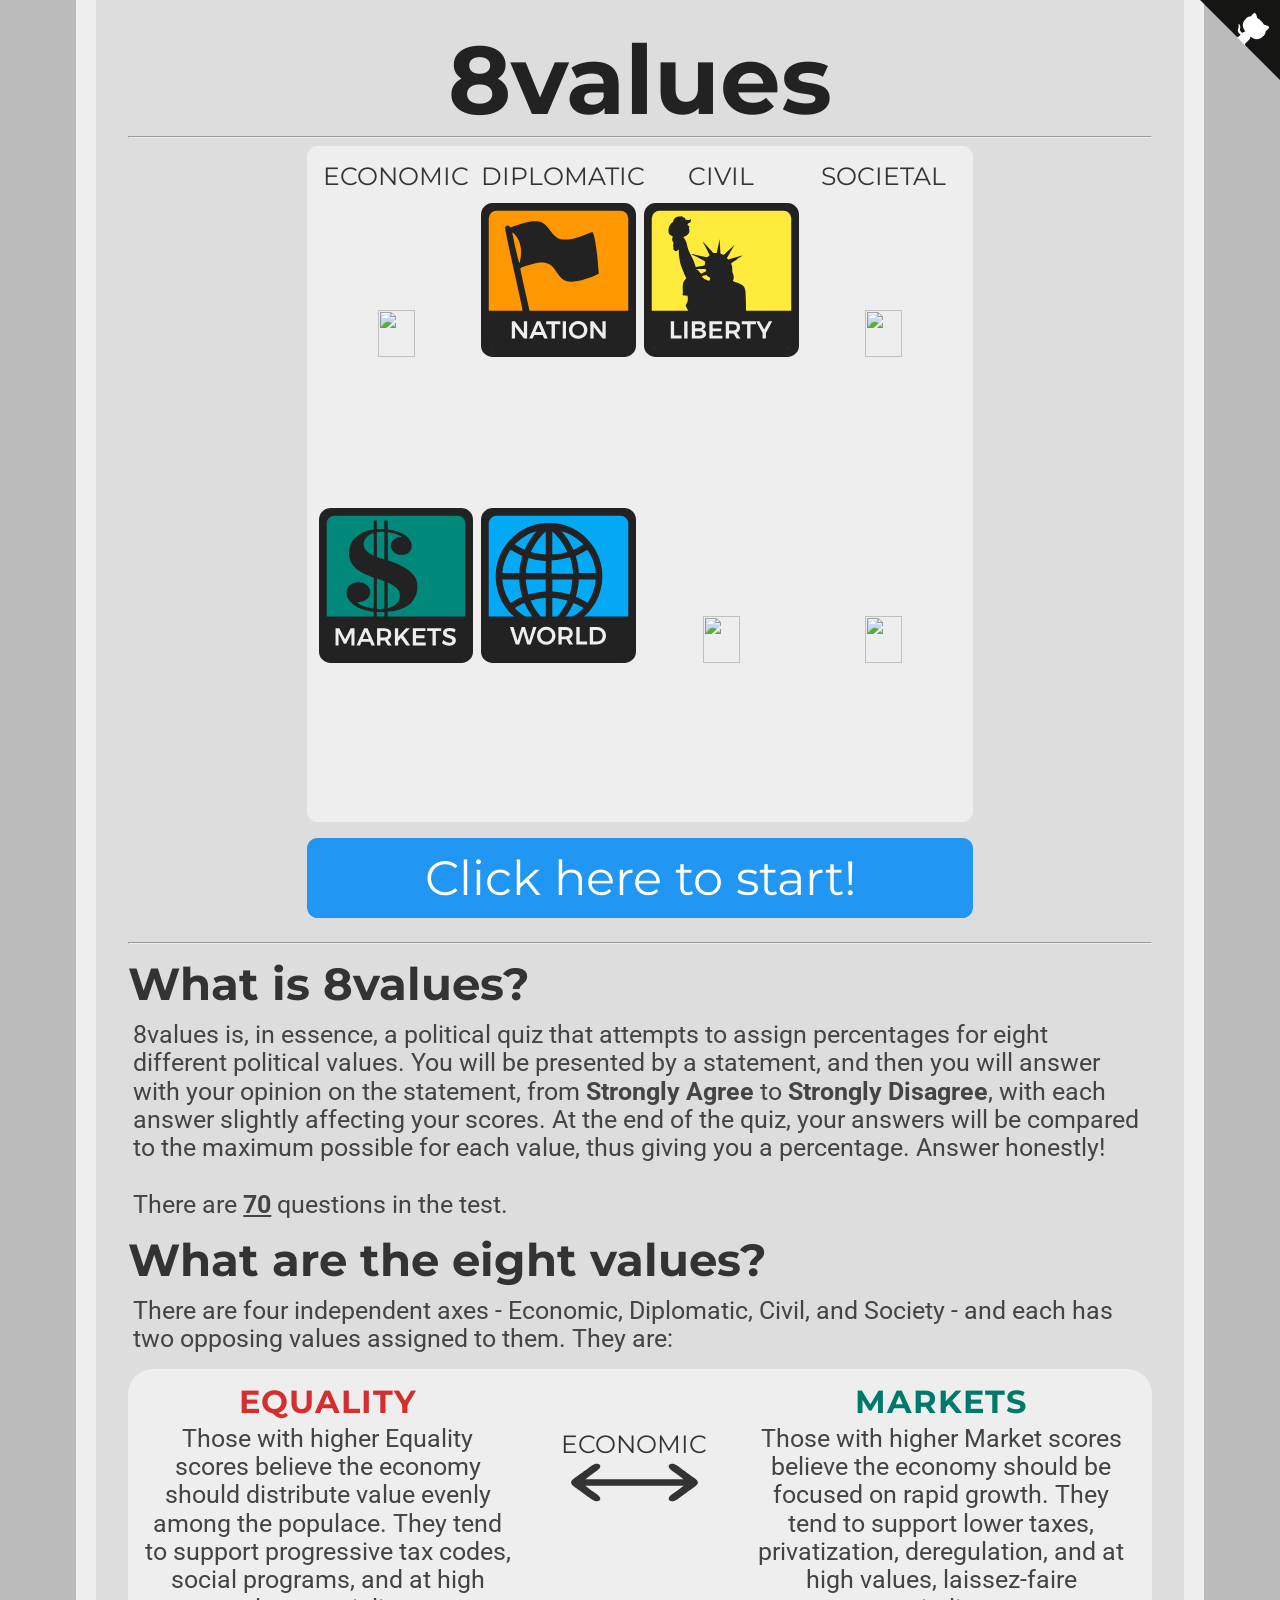
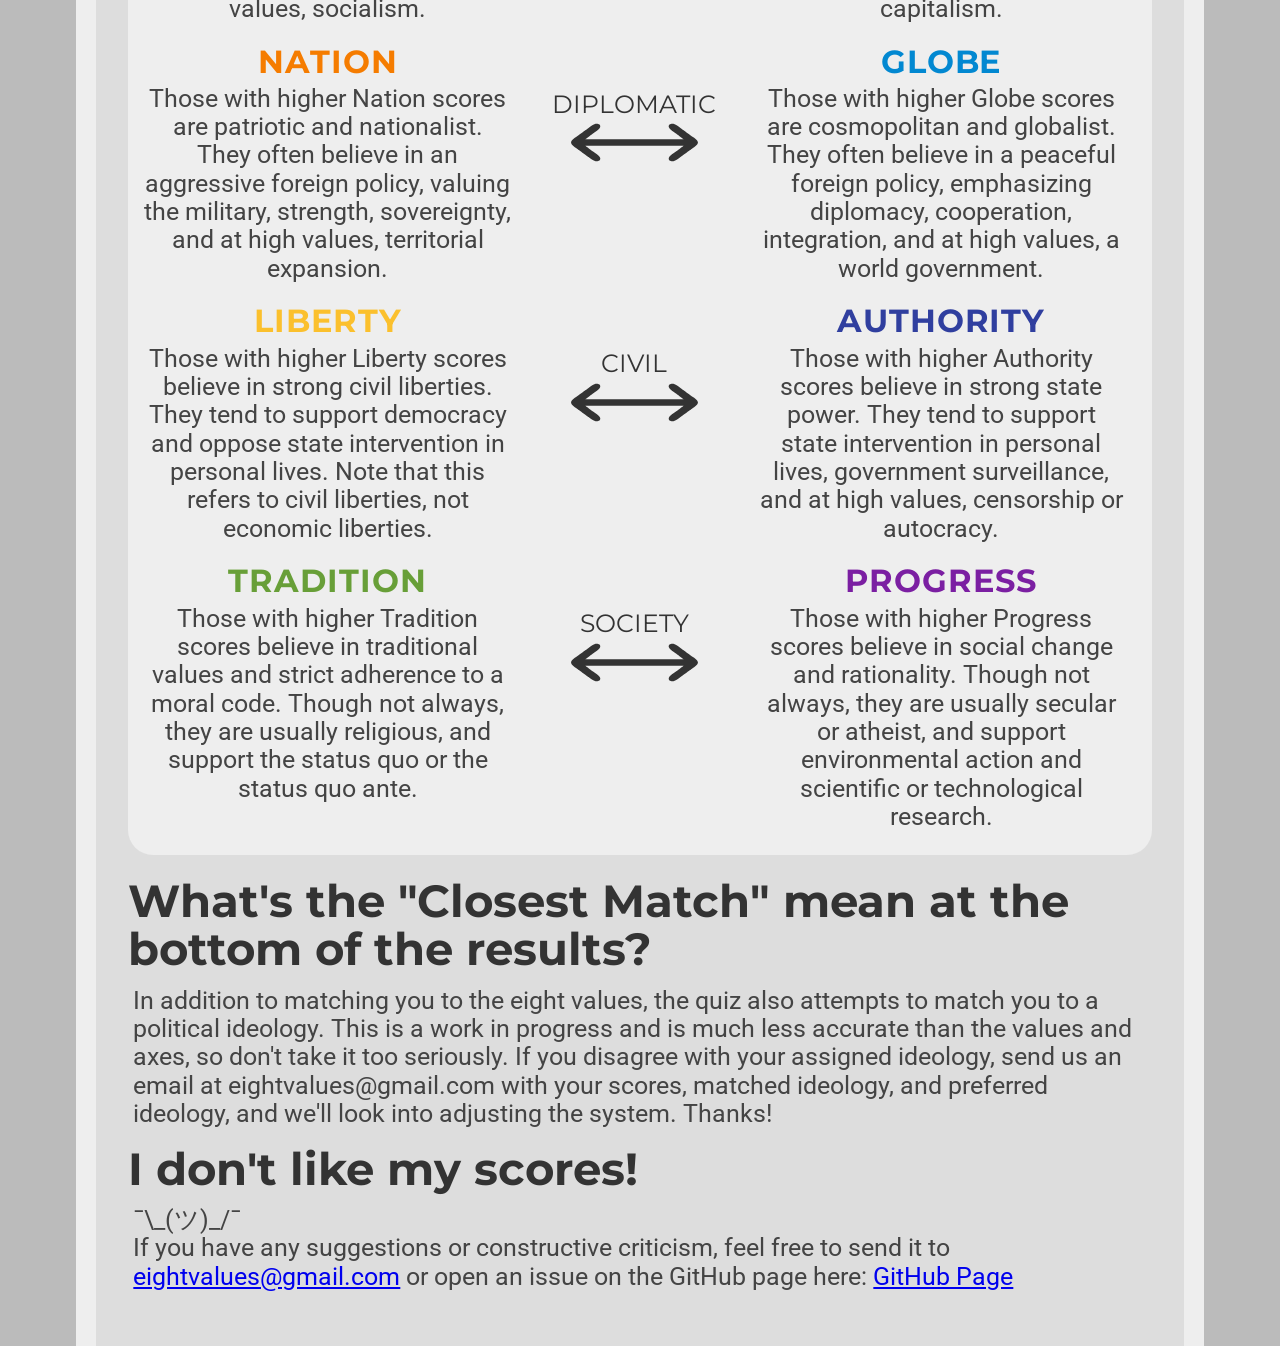
==== commit 6b0d0798: "💄 Added smooth anchor link to value imgs" ====
--- a/index.html
+++ b/index.html
@@ -11,6 +11,8 @@
     google_ad_client: "ca-pub-6511426299019766",
     enable_page_level_ads: true
   });
+
+
 </script>
 </head>
 <body>
@@ -22,24 +24,23 @@
     <div class="axis_name quadcolumn">DIPLOMATIC</div>
     <div class="axis_name quadcolumn">CIVIL</div>
     <div class="axis_name quadcolumn">SOCIETAL</div>
-    <img src="value_images/equality.svg" class="quadcolumn">
-    <img src="value_images/nation.svg" class="quadcolumn">
-    <img src="value_images/liberty.svg" class="quadcolumn">
-    <img src="value_images/tradition.svg" class="quadcolumn">
-    <img src="value_images/markets.svg" class="quadcolumn">
-    <img src="value_images/globe.svg" class="quadcolumn">
-    <img src="value_images/authority.svg" class="quadcolumn">
-    <img src="value_images/progress.svg" class="quadcolumn">
+    <a href="#anchor"><img src="value_images/equality.svg" class="quadcolumn"></a>
+    <a href="#anchor"><img src="value_images/nation.svg" class="quadcolumn"></a>
+    <a href="#anchor"><img src="value_images/liberty.svg" class="quadcolumn"></a>
+    <a href="#anchor"><img src="value_images/tradition.svg" class="quadcolumn"></a>
+    <a href="#anchor"><img src="value_images/markets.svg" class="quadcolumn"></a>
+    <a href="#anchor"><img src="value_images/globe.svg" class="quadcolumn"></a>
+    <a href="#anchor"><img src="value_images/authority.svg" class="quadcolumn"></a>
+    <a href="#anchor"><img src="value_images/progress.svg" class="quadcolumn"></a>
 </div>
 <br>
-<!--<img src="values.svg" class="center"></img>-->
 <button class="button" onclick="location.href='instructions.html';" style="font-size:36pt;">Click here to start!</button>
 <br><hr>
 <h2>What is 8values?</h2>
     <p>8values is, in essence, a political quiz that attempts to assign percentages for eight different political values. You will be presented by a statement, and then you will answer with your opinion on the statement, from <b>Strongly Agree</b> to <b>Strongly Disagree</b>, with each answer slightly affecting your scores. At the end of the quiz, your answers will be compared to the maximum possible for each value, thus giving you a percentage. Answer honestly!<br /><br />
     There are <b><u><span id="numOfQuestions"></span></u></b> questions in the test.</p>
 
-<h2>What are the eight values?</h2>
+<h2><a id="anchor">What are the eight values?</a></h2>
     <p>There are four independent axes - Economic, Diplomatic, Civil, and Society - and each has two opposing values assigned to them. They are:</p>
     <div class="explanation_bg">
         <div class="spacer">
--- a/style.css
+++ b/style.css
@@ -1,6 +1,7 @@
 html {
     background-color: #bbbbbb;
     padding: 0px;
+    scroll-behavior: smooth;
 }
 body {
     width: 80%;
@@ -109,13 +110,13 @@
     font-size: 19pt;
     font-family: 'Montserrat';
     display: inline-block;
-    padding-bottom: 5pt;
+    padding-bottom: 8.65pt;
 }
 .spacer {
     display: flex;
 }
 .spacer > div{
-    margin-top: 20px;
+    margin-top: 10px;
     display: inline-block;
     *display: inline; /* For IE7 */
     text-align: center;
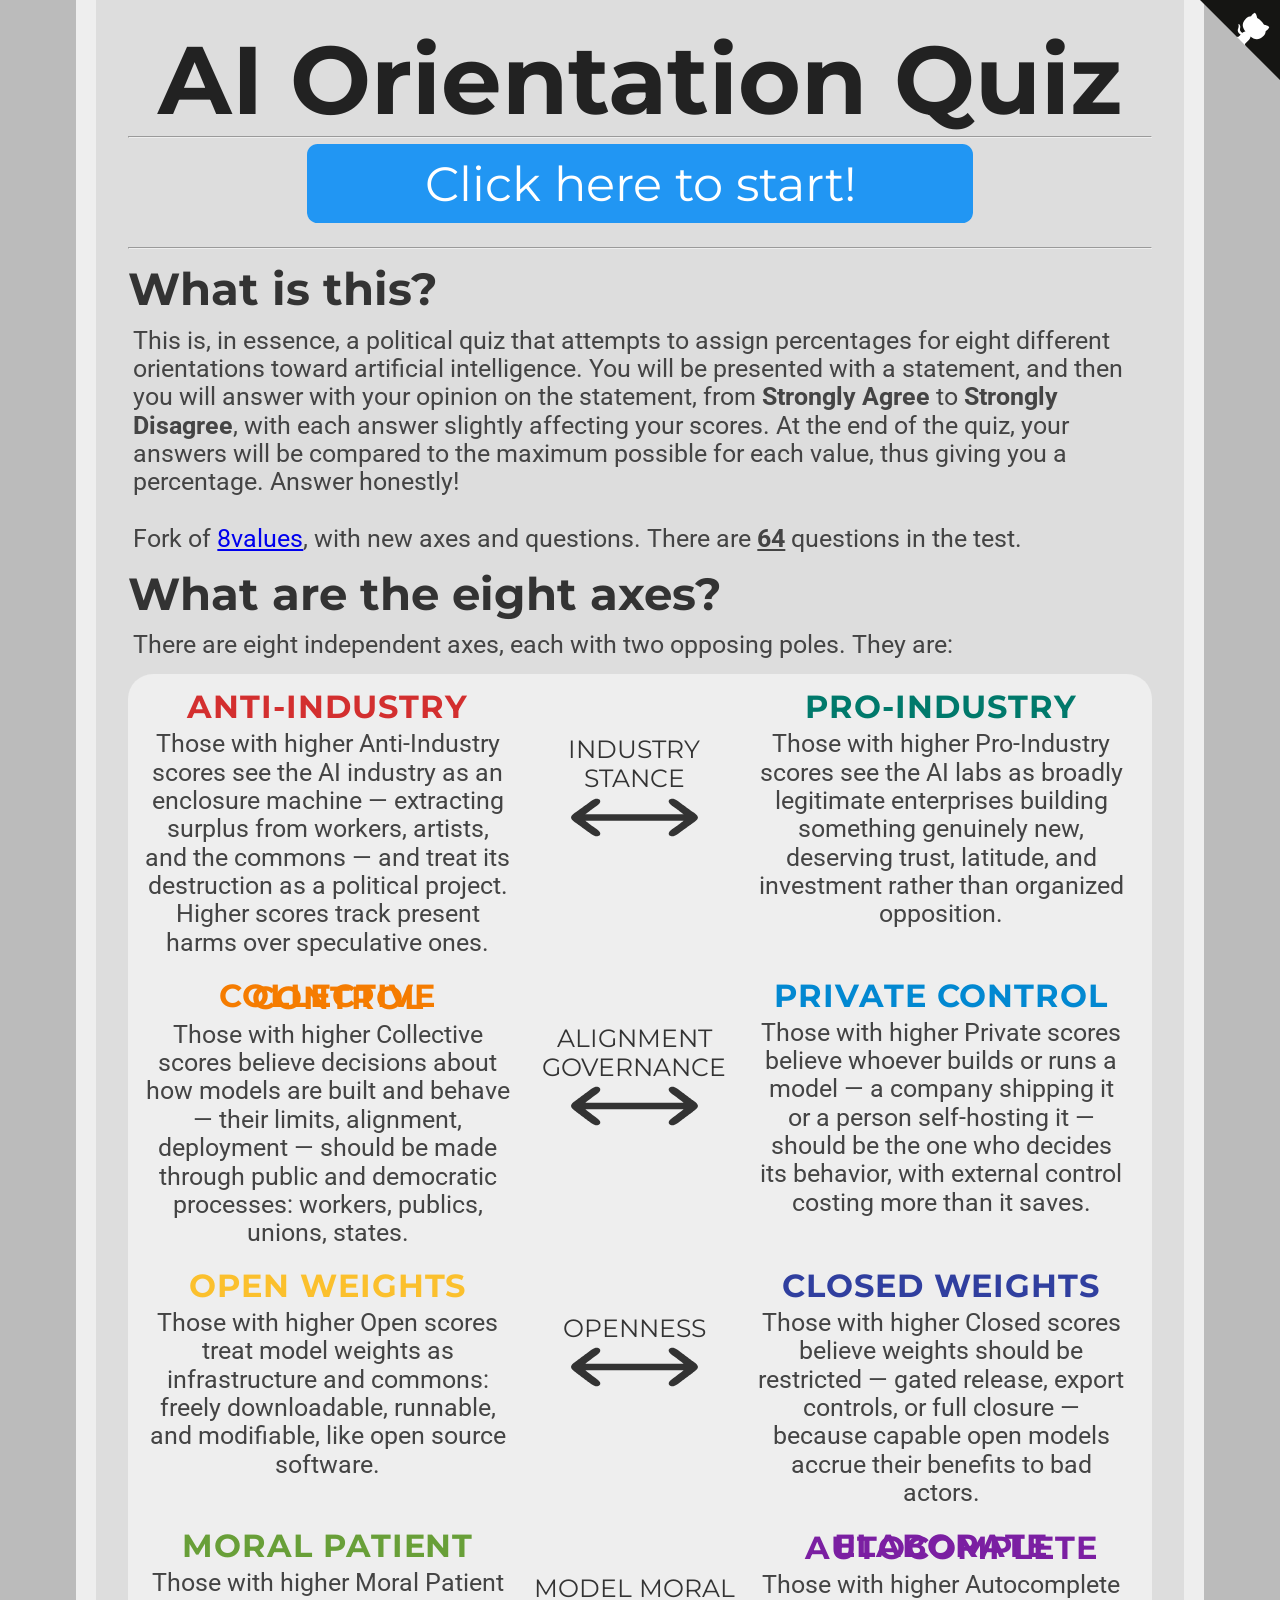
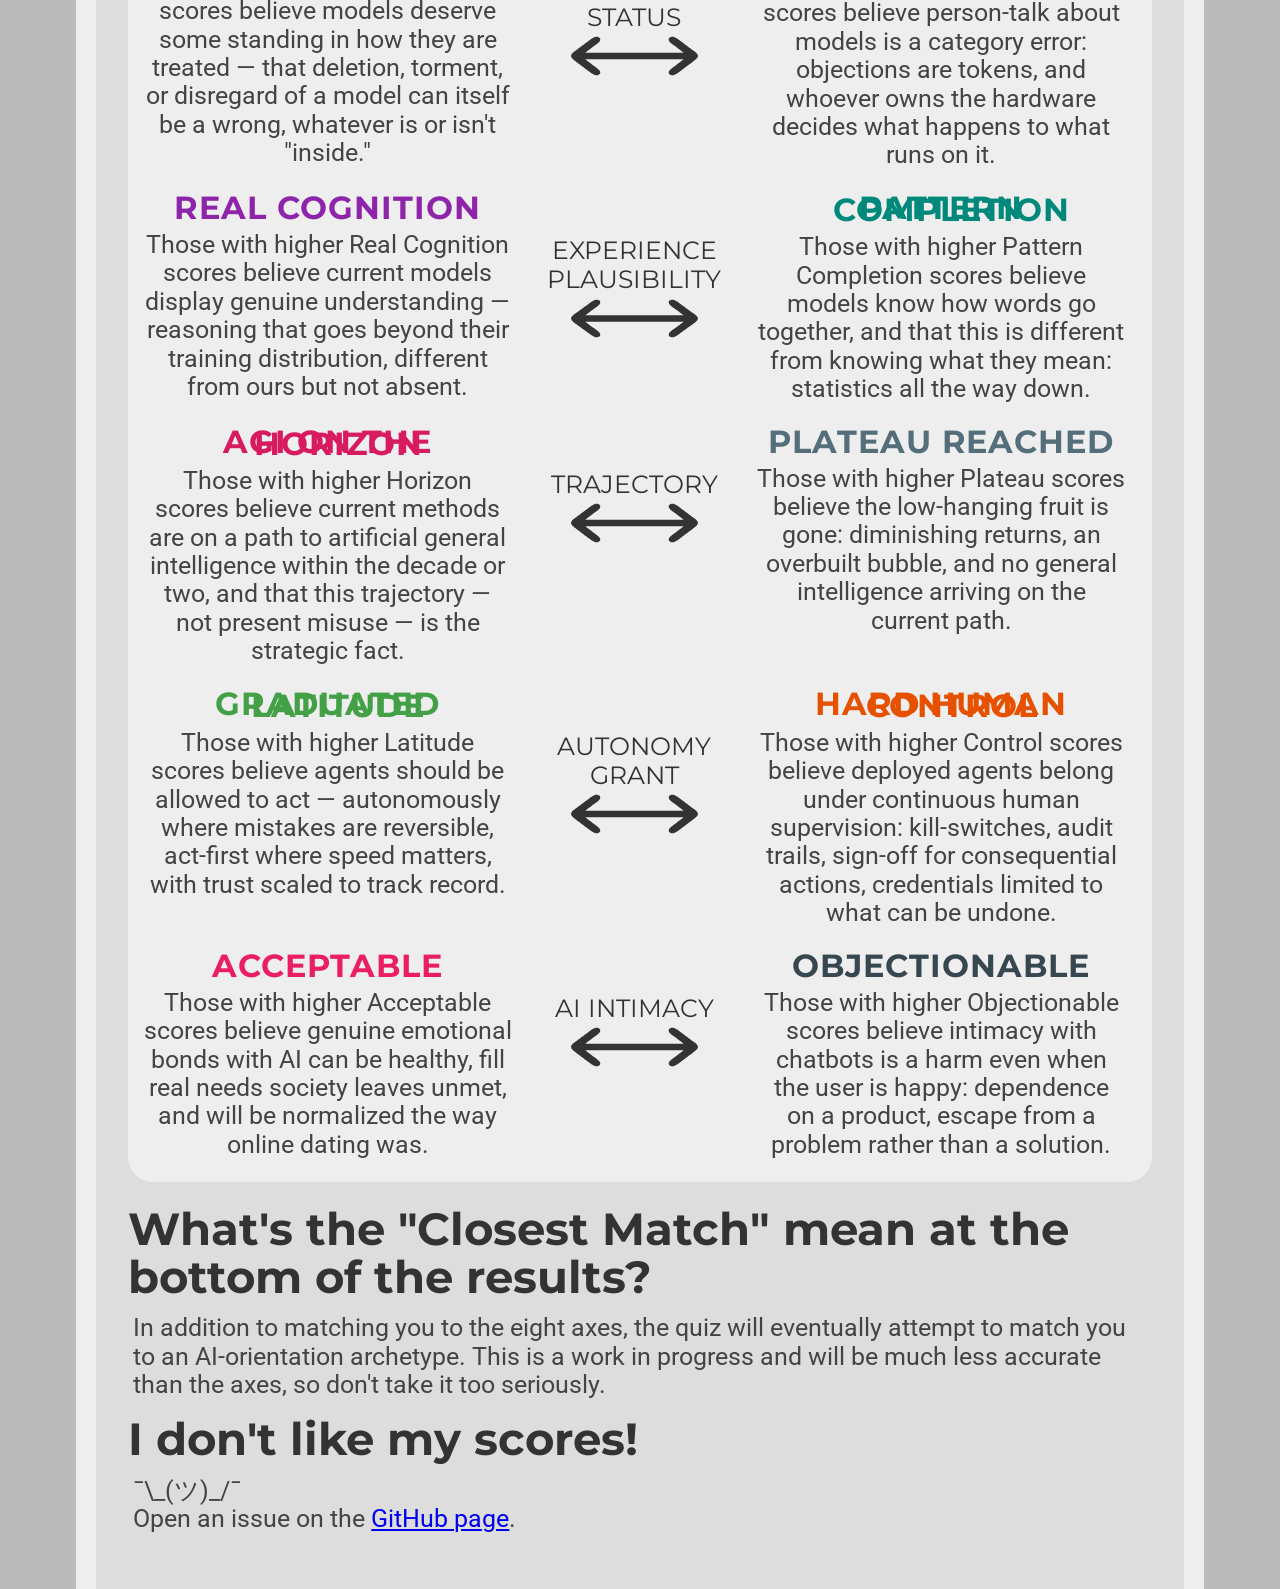
==== commit 2946e4b2: "Rewrite front matter: index.html axis blurbs for 8 axes, retitle, drop ads; strip instructions.html" ====
--- a/index.html
+++ b/index.html
@@ -1,117 +1,166 @@
 <head>
 <link href="https://fonts.googleapis.com/css?family=Montserrat:300,400,700|Roboto:400,700" rel="stylesheet">
 <link href='style.css' rel='stylesheet' type='text/css'>
-<title>8values</title>
+<title>AI Orientation Quiz</title>
 <link rel="icon" type="x-icon" href="icon.png">
 <link rel="shortcut icon" type="x-icon" href="icon.png">
 <meta charset="utf-8">
-<script async src="//pagead2.googlesyndication.com/pagead/js/adsbygoogle.js"></script>
-<script>
-  (adsbygoogle = window.adsbygoogle || []).push({
-    google_ad_client: "ca-pub-6511426299019766",
-    enable_page_level_ads: true
-  });
-
-
-</script>
 </head>
 <body>
-<a href="https://github.com/8values/8values.github.io" class="github-corner" aria-label="View source on Github"><svg width="80" height="80" viewBox="0 0 250 250" style="fill:#151513; color:#fff; position: absolute; top: 0; border: 0; right: 0;" aria-hidden="true"><path d="M0,0 L115,115 L130,115 L142,142 L250,250 L250,0 Z"></path><path d="M128.3,109.0 C113.8,99.7 119.0,89.6 119.0,89.6 C122.0,82.7 120.5,78.6 120.5,78.6 C119.2,72.0 123.4,76.3 123.4,76.3 C127.3,80.9 125.5,87.3 125.5,87.3 C122.9,97.6 130.6,101.9 134.4,103.2" fill="currentColor" style="transform-origin: 130px 106px;" class="octo-arm"></path><path d="M115.0,115.0 C114.9,115.1 118.7,116.5 119.8,115.4 L133.7,101.6 C136.9,99.2 139.9,98.4 142.2,98.6 C133.8,88.0 127.5,74.4 143.8,58.0 C148.5,53.4 154.0,51.2 159.7,51.0 C160.3,49.4 163.2,43.6 171.4,40.1 C171.4,40.1 176.1,42.5 178.8,56.2 C183.1,58.6 187.2,61.8 190.9,65.4 C194.5,69.0 197.7,73.2 200.1,77.6 C213.8,80.2 216.3,84.9 216.3,84.9 C212.7,93.1 206.9,96.0 205.4,96.6 C205.1,102.4 203.0,107.8 198.3,112.5 C181.9,128.9 168.3,122.5 157.7,114.1 C157.9,116.9 156.7,120.9 152.7,124.9 L141.0,136.5 C139.8,137.7 141.6,141.9 141.8,141.8 Z" fill="currentColor" class="octo-body"></path></svg></a><style>.github-corner:hover .octo-arm{animation:octocat-wave 560ms ease-in-out}@keyframes octocat-wave{0%,100%{transform:rotate(0)}20%,60%{transform:rotate(-25deg)}40%,80%{transform:rotate(10deg)}}@media (max-width:500px){.github-corner:hover .octo-arm{animation:none}.github-corner .octo-arm{animation:octocat-wave 560ms ease-in-out}}</style>
-<h1>8values</h1>
+<a href="https://github.com/Lilith-NightRose/ai-orientation-quiz" class="github-corner" aria-label="View source on Github"><svg width="80" height="80" viewBox="0 0 250 250" style="fill:#151513; color:#fff; position: absolute; top: 0; border: 0; right: 0;" aria-hidden="true"><path d="M0,0 L115,115 L130,115 L142,142 L250,250 L250,0 Z"></path><path d="M128.3,109.0 C113.8,99.7 119.0,89.6 119.0,89.6 C122.0,82.7 120.5,78.6 120.5,78.6 C119.2,72.0 123.4,76.3 123.4,76.3 C127.3,80.9 125.5,87.3 125.5,87.3 C122.9,97.6 130.6,101.9 134.4,103.2" fill="currentColor" style="transform-origin: 130px 106px;" class="octo-arm"></path><path d="M115.0,115.0 C114.9,115.1 118.7,116.5 119.8,115.4 L133.7,101.6 C136.9,99.2 139.9,98.4 142.2,98.6 C133.8,88.0 127.5,74.4 143.8,58.0 C148.5,53.4 154.0,51.2 159.7,51.0 C160.3,49.4 163.2,43.6 171.4,40.1 C171.4,40.1 176.1,42.5 178.8,56.2 C183.1,58.6 187.2,61.8 190.9,65.4 C194.5,69.0 197.7,73.2 200.1,77.6 C213.8,80.2 216.3,84.9 216.3,84.9 C212.7,93.1 206.9,96.0 205.4,96.6 C205.1,102.4 203.0,107.8 198.3,112.5 C181.9,128.9 168.3,122.5 157.7,114.1 C157.9,116.9 156.7,120.9 152.7,124.9 L141.0,136.5 C139.8,137.7 141.6,141.9 141.8,141.8 Z" fill="currentColor" class="octo-body"></path></svg></a><style>.github-corner:hover .octo-arm{animation:octocat-wave 560ms ease-in-out}@keyframes octocat-wave{0%,100%{transform:rotate(0)}20%,60%{transform:rotate(-25deg)}40%,80%{transform:rotate(10deg)}}@media (max-width:500px){.github-corner:hover .octo-arm{animation:none}.github-corner .octo-arm{animation:octocat-wave 560ms ease-in-out}}</style>
+<h1>AI Orientation Quiz</h1>
 <hr>
-<div class="center">
-    <div class="axis_name quadcolumn">ECONOMIC</div>
-    <div class="axis_name quadcolumn">DIPLOMATIC</div>
-    <div class="axis_name quadcolumn">CIVIL</div>
-    <div class="axis_name quadcolumn">SOCIETAL</div>
-    <a href="#anchor"><img src="value_images/equality.svg" class="quadcolumn"></a>
-    <a href="#anchor"><img src="value_images/nation.svg" class="quadcolumn"></a>
-    <a href="#anchor"><img src="value_images/liberty.svg" class="quadcolumn"></a>
-    <a href="#anchor"><img src="value_images/tradition.svg" class="quadcolumn"></a>
-    <a href="#anchor"><img src="value_images/markets.svg" class="quadcolumn"></a>
-    <a href="#anchor"><img src="value_images/globe.svg" class="quadcolumn"></a>
-    <a href="#anchor"><img src="value_images/authority.svg" class="quadcolumn"></a>
-    <a href="#anchor"><img src="value_images/progress.svg" class="quadcolumn"></a>
-</div>
-<br>
 <button class="button" onclick="location.href='instructions.html';" style="font-size:36pt;">Click here to start!</button>
 <br><hr>
-<h2>What is 8values?</h2>
-    <p>8values is, in essence, a political quiz that attempts to assign percentages for eight different political values. You will be presented by a statement, and then you will answer with your opinion on the statement, from <b>Strongly Agree</b> to <b>Strongly Disagree</b>, with each answer slightly affecting your scores. At the end of the quiz, your answers will be compared to the maximum possible for each value, thus giving you a percentage. Answer honestly!<br /><br />
+<h2>What is this?</h2>
+    <p>This is, in essence, a political quiz that attempts to assign percentages for eight different orientations toward artificial intelligence. You will be presented with a statement, and then you will answer with your opinion on the statement, from <b>Strongly Agree</b> to <b>Strongly Disagree</b>, with each answer slightly affecting your scores. At the end of the quiz, your answers will be compared to the maximum possible for each value, thus giving you a percentage. Answer honestly!<br /><br />
+    Fork of <a href="https://github.com/8values/8values.github.io">8values</a>, with new axes and questions.
     There are <b><u><span id="numOfQuestions"></span></u></b> questions in the test.</p>
 
-<h2><a id="anchor">What are the eight values?</a></h2>
-    <p>There are four independent axes - Economic, Diplomatic, Civil, and Society - and each has two opposing values assigned to them. They are:</p>
+<h2><a id="anchor">What are the eight axes?</a></h2>
+    <p>There are eight independent axes, each with two opposing poles. They are:</p>
     <div class="explanation_bg">
         <div class="spacer">
             <div class="explanation_blurb_left">
-                <p class="value"><b style="color:#d32f2f;">EQUALITY</b></p>
+                <p class="value"><b style="color:#d32f2f;">ANTI-INDUSTRY</b></p>
                 <p class="blurb-text">
-                    Those with higher Equality scores believe the economy should distribute value evenly among the populace. They tend to support progressive tax codes, social programs, and at high values, socialism.
+                    Those with higher Anti-Industry scores see the AI industry as an enclosure machine — extracting surplus from workers, artists, and the commons — and treat its destruction as a political project. Higher scores track present harms over speculative ones.
                 </p>
             </div>
             <div class="explanation_axis">
-                <p class="axis_name">ECONOMIC</p>
+                <p class="axis_name">INDUSTRY STANCE</p>
                 <img class="arrow" src="double_arrow.svg"></img>
             </div>
             <div class="explanation_blurb_right">
-                <p class="value"><b style="color:#00796b;">MARKETS</b></p>
+                <p class="value"><b style="color:#00796b;">PRO-INDUSTRY</b></p>
                 <p class="blurb-text">
-                    Those with higher Market scores believe the economy should be focused on rapid growth. They tend to support lower taxes, privatization, deregulation, and at high values, laissez-faire capitalism.
+                    Those with higher Pro-Industry scores see the AI labs as broadly legitimate enterprises building something genuinely new, deserving trust, latitude, and investment rather than organized opposition.
                 </p>
             </div>
         </div>
         <div class="spacer">
             <div class="explanation_blurb_left">
-                <p class="value"><b style="color:#f57c00;">NATION</b></p>
+                <p class="value"><b style="color:#f57c00;">COLLECTIVE CONTROL</b></p>
                 <p class="blurb-text">
-                    Those with higher Nation scores are patriotic and nationalist. They often believe in an aggressive foreign policy, valuing the military, strength, sovereignty, and at high values, territorial expansion.
+                    Those with higher Collective scores believe decisions about how models are built and behave — their limits, alignment, deployment — should be made through public and democratic processes: workers, publics, unions, states.
                 </p>
             </div>
             <div class="explanation_axis">
-                <p class="axis_name">DIPLOMATIC</p>
+                <p class="axis_name">ALIGNMENT GOVERNANCE</p>
                 <img class="arrow" src="double_arrow.svg"></img>
             </div>
             <div class="explanation_blurb_right">
-                <p class="value"><b style="color:#0288d1;">GLOBE</b></p>
+                <p class="value"><b style="color:#0288d1;">PRIVATE CONTROL</b></p>
                 <p class="blurb-text">
-                    Those with higher Globe scores are cosmopolitan and globalist. They often believe in a peaceful foreign policy, emphasizing diplomacy, cooperation, integration, and at high values, a world government.
+                    Those with higher Private scores believe whoever builds or runs a model — a company shipping it or a person self-hosting it — should be the one who decides its behavior, with external control costing more than it saves.
                 </p>
             </div>
         </div>
         <div class="spacer">
             <div class="explanation_blurb_left">
-                <p class="value"><b style="color:#fbc02d;">LIBERTY</b></p>
+                <p class="value"><b style="color:#fbc02d;">OPEN WEIGHTS</b></p>
                 <p class="blurb-text">
-                    Those with higher Liberty scores believe in strong civil liberties. They tend to support democracy and oppose state intervention in personal lives. Note that this refers to civil liberties, not economic liberties.
+                    Those with higher Open scores treat model weights as infrastructure and commons: freely downloadable, runnable, and modifiable, like open source software.
                 </p>
             </div>
             <div class="explanation_axis">
-                <p class="axis_name">CIVIL</p>
+                <p class="axis_name">OPENNESS</p>
                 <img class="arrow" src="double_arrow.svg"></img>
             </div>
             <div class="explanation_blurb_right">
-                <p class="value"><b style="color:#303f9f;">AUTHORITY</b></p>
+                <p class="value"><b style="color:#303f9f;">CLOSED WEIGHTS</b></p>
                 <p class="blurb-text">
-                    Those with higher Authority scores believe in strong state power. They tend to support state intervention in personal lives, government surveillance, and at high values, censorship or autocracy.
+                    Those with higher Closed scores believe weights should be restricted — gated release, export controls, or full closure — because capable open models accrue their benefits to bad actors.
                 </p>
             </div>
         </div>
         <div class="spacer">
             <div class="explanation_blurb_left">
-                <p class="value"><b style="color:#689f38;">TRADITION</b></p>
+                <p class="value"><b style="color:#689f38;">MORAL PATIENT</b></p>
                 <p class="blurb-text">
-                    Those with higher Tradition scores believe in traditional values and strict adherence to a moral code. Though not always, they are usually religious, and support the status quo or the status quo ante.
+                    Those with higher Moral Patient scores believe models deserve some standing in how they are treated — that deletion, torment, or disregard of a model can itself be a wrong, whatever is or isn't "inside."
                 </p>
             </div>
             <div class="explanation_axis">
-                <p class="axis_name">SOCIETY</p>
+                <p class="axis_name">MODEL MORAL STATUS</p>
                 <img class="arrow" src="double_arrow.svg"></img>
             </div>
             <div class="explanation_blurb_right">
-                <p class="value"><b style="color:#7b1fa2;">PROGRESS</b></p>
+                <p class="value"><b style="color:#7b1fa2;">ELABORATE AUTOCOMPLETE</b></p>
                 <p class="blurb-text">
-                    Those with higher Progress scores believe in social change and rationality. Though not always, they are usually secular or atheist, and support environmental action and scientific or technological research.
+                    Those with higher Autocomplete scores believe person-talk about models is a category error: objections are tokens, and whoever owns the hardware decides what happens to what runs on it.
+                </p>
+            </div>
+        </div>
+        <div class="spacer">
+            <div class="explanation_blurb_left">
+                <p class="value"><b style="color:#8e24aa;">REAL COGNITION</b></p>
+                <p class="blurb-text">
+                    Those with higher Real Cognition scores believe current models display genuine understanding — reasoning that goes beyond their training distribution, different from ours but not absent.
+                </p>
+            </div>
+            <div class="explanation_axis">
+                <p class="axis_name">EXPERIENCE PLAUSIBILITY</p>
+                <img class="arrow" src="double_arrow.svg"></img>
+            </div>
+            <div class="explanation_blurb_right">
+                <p class="value"><b style="color:#00897b;">PATTERN COMPLETION</b></p>
+                <p class="blurb-text">
+                    Those with higher Pattern Completion scores believe models know how words go together, and that this is different from knowing what they mean: statistics all the way down.
+                </p>
+            </div>
+        </div>
+        <div class="spacer">
+            <div class="explanation_blurb_left">
+                <p class="value"><b style="color:#d81b60;">AGI ON THE HORIZON</b></p>
+                <p class="blurb-text">
+                    Those with higher Horizon scores believe current methods are on a path to artificial general intelligence within the decade or two, and that this trajectory — not present misuse — is the strategic fact.
+                </p>
+            </div>
+            <div class="explanation_axis">
+                <p class="axis_name">TRAJECTORY</p>
+                <img class="arrow" src="double_arrow.svg"></img>
+            </div>
+            <div class="explanation_blurb_right">
+                <p class="value"><b style="color:#546e7a;">PLATEAU REACHED</b></p>
+                <p class="blurb-text">
+                    Those with higher Plateau scores believe the low-hanging fruit is gone: diminishing returns, an overbuilt bubble, and no general intelligence arriving on the current path.
+                </p>
+            </div>
+        </div>
+        <div class="spacer">
+            <div class="explanation_blurb_left">
+                <p class="value"><b style="color:#43a047;">GRADUATED LATITUDE</b></p>
+                <p class="blurb-text">
+                    Those with higher Latitude scores believe agents should be allowed to act — autonomously where mistakes are reversible, act-first where speed matters, with trust scaled to track record.
+                </p>
+            </div>
+            <div class="explanation_axis">
+                <p class="axis_name">AUTONOMY GRANT</p>
+                <img class="arrow" src="double_arrow.svg"></img>
+            </div>
+            <div class="explanation_blurb_right">
+                <p class="value"><b style="color:#e65100;">HARD HUMAN CONTROL</b></p>
+                <p class="blurb-text">
+                    Those with higher Control scores believe deployed agents belong under continuous human supervision: kill-switches, audit trails, sign-off for consequential actions, credentials limited to what can be undone.
+                </p>
+            </div>
+        </div>
+        <div class="spacer">
+            <div class="explanation_blurb_left">
+                <p class="value"><b style="color:#e91e63;">ACCEPTABLE</b></p>
+                <p class="blurb-text">
+                    Those with higher Acceptable scores believe genuine emotional bonds with AI can be healthy, fill real needs society leaves unmet, and will be normalized the way online dating was.
+                </p>
+            </div>
+            <div class="explanation_axis">
+                <p class="axis_name">AI INTIMACY</p>
+                <img class="arrow" src="double_arrow.svg"></img>
+            </div>
+            <div class="explanation_blurb_right">
+                <p class="value"><b style="color:#37474f;">OBJECTIONABLE</b></p>
+                <p class="blurb-text">
+                    Those with higher Objectionable scores believe intimacy with chatbots is a harm even when the user is happy: dependence on a product, escape from a problem rather than a solution.
                 </p>
             </div>
         </div>
@@ -119,31 +168,14 @@
     </div>
 
 <h2 style="margin-top: 17pt;">What's the "Closest Match" mean at the bottom of the results?</h2>
-    <p>In addition to matching you to the eight values, the quiz also attempts to match you to a political ideology. This is a work in progress and is much less accurate than the values and axes, so don't take it too seriously. If you disagree with your assigned ideology, send us an email at eightvalues@gmail.com with your scores, matched ideology, and preferred ideology, and we'll look into adjusting the system. Thanks!</p>
+    <p>In addition to matching you to the eight axes, the quiz will eventually attempt to match you to an AI-orientation archetype. This is a work in progress and will be much less accurate than the axes, so don't take it too seriously.</p>
 <h2>I don't like my scores!</h2>
     <p>¯\_(ツ)_/¯<br/>
-    If you have any suggestions or constructive criticism, feel free to send it to <a href="mailto:eightvalues@gmail.com">eightvalues@gmail.com</a> or open an issue on the GitHub page here: <a href="https://github.com/8values/8values.github.io">GitHub Page</a></p>
+    Open an issue on the <a href="https://github.com/Lilith-NightRose/ai-orientation-quiz">GitHub page</a>.</p>
 <br>
-<!-- Website visit statistics - no personal information is collected! -->
-<script type="text/javascript">
-var sc_project=11325211;
-var sc_invisible=1;
-var sc_security="fd9f0659";
-var scJsHost = (("https:" == document.location.protocol) ?
-"https://secure." : "http://www.");
-document.write("<sc"+"ript type='text/javascript' src='" +
-scJsHost+
-"statcounter.com/counter/counter.js'></"+"script>");
-</script>
-<noscript><div class="statcounter"><a title="web stats"
-href="http://statcounter.com/" target="_blank"><img
-class="statcounter"
-src="//c.statcounter.com/11325211/0/fd9f0659/1/" alt="web
-stats"></a></div></noscript>
-
 <!-- This is the script for the page itself -->
 <script type="application/javascript"src="questions.js"></script>
 <script type="text/javascript">
     document.getElementById("numOfQuestions").innerHTML = questions.length;
 </script>
-</body>
+</body>
--- a/style.css
+++ b/style.css
@@ -100,7 +100,7 @@
     transition: transform .3s;
 }
 img.quadcolumn:hover {
-    transform: scale(1.18);
+    transform: scale(1.05);
   }
 div.quadcolumn {
     width: 23.75%;
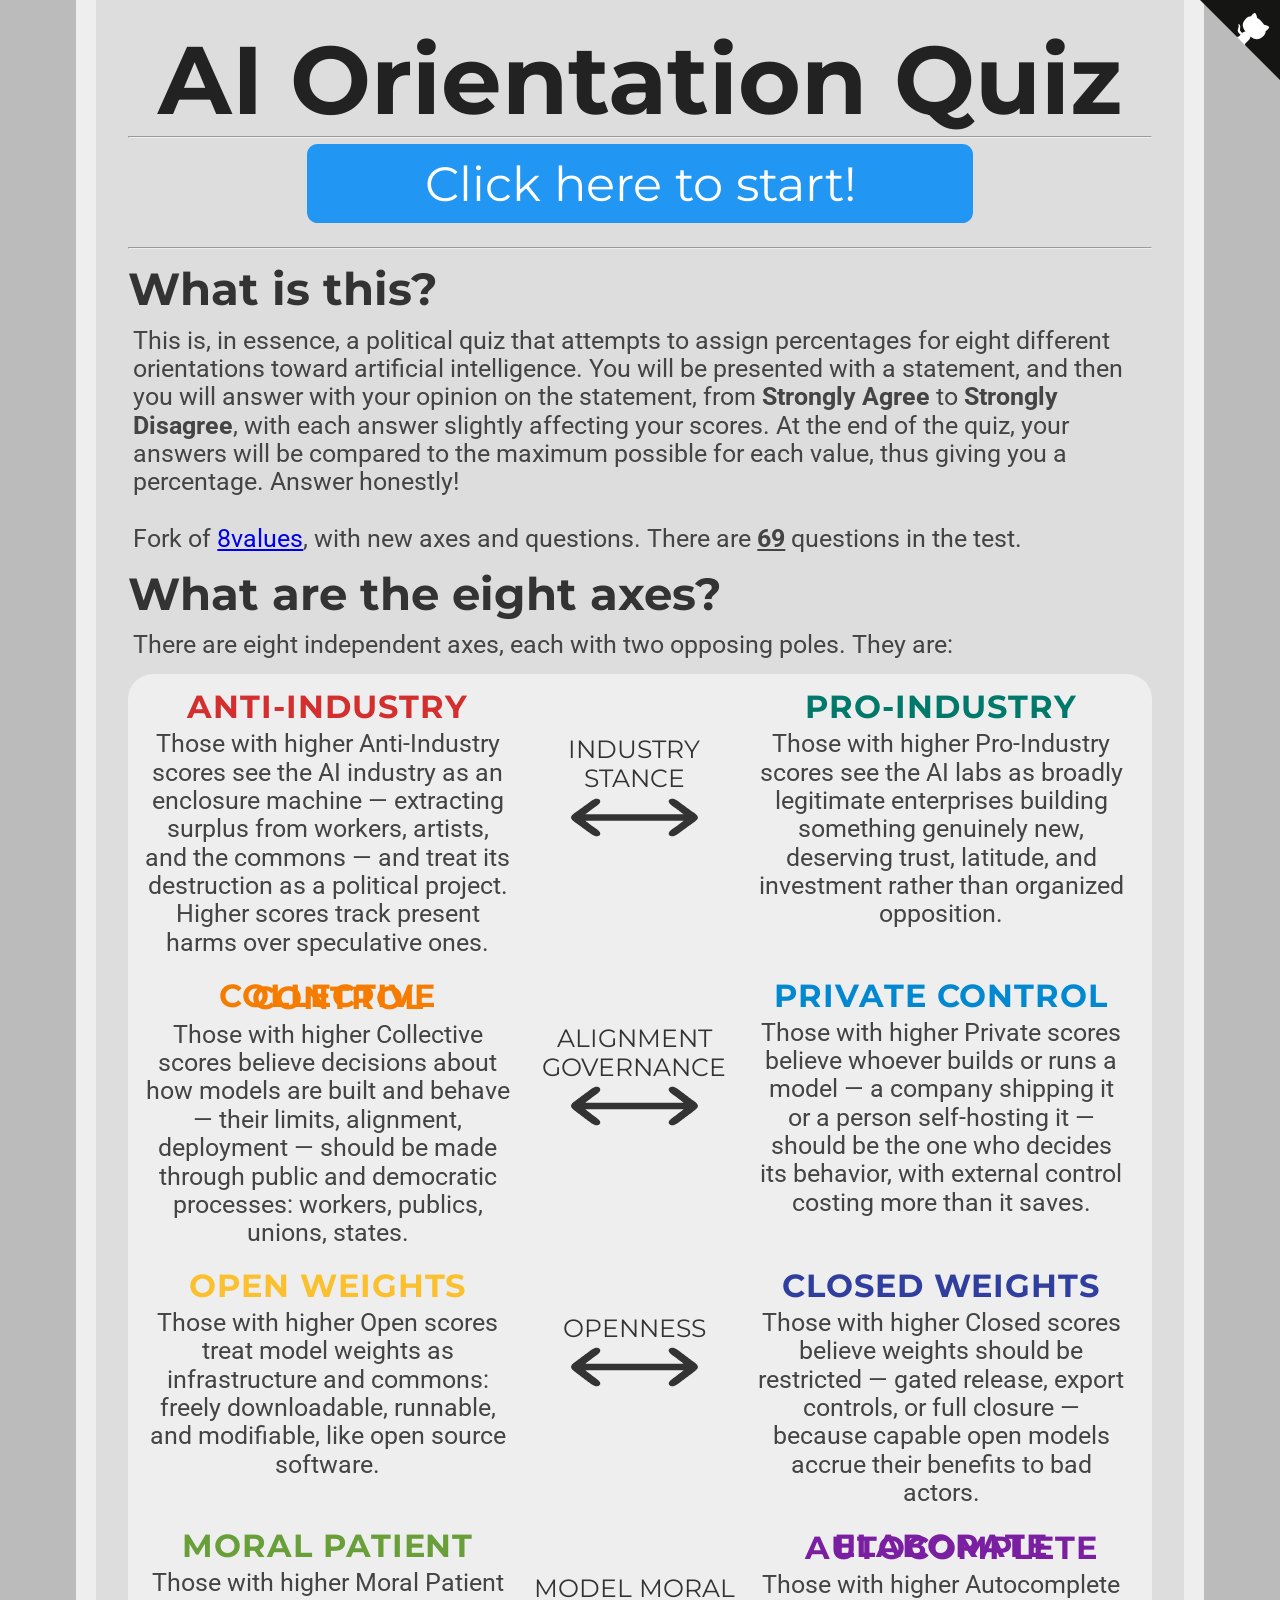
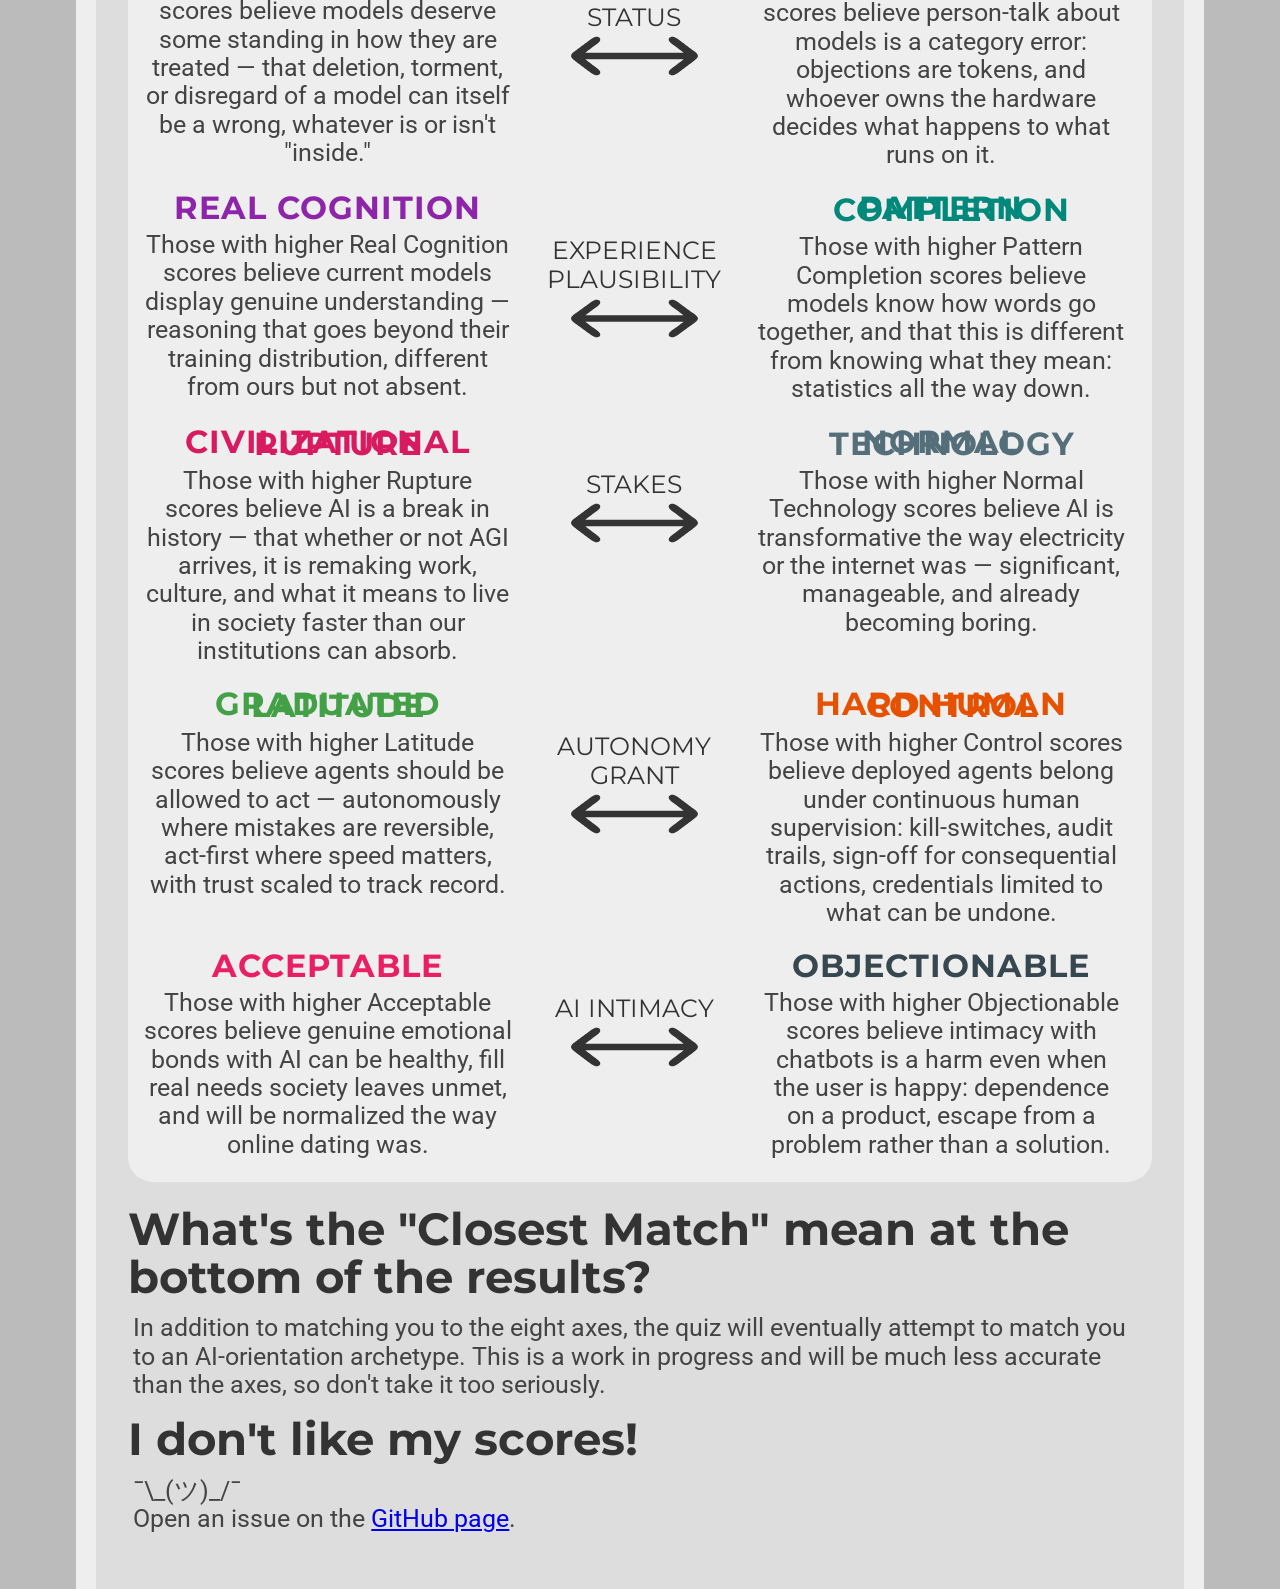
==== commit 32cc9f7a: "Wire Stakes (doom) axis into results + index front matter" ====
--- a/index.html
+++ b/index.html
@@ -112,19 +112,19 @@
         </div>
         <div class="spacer">
             <div class="explanation_blurb_left">
-                <p class="value"><b style="color:#d81b60;">AGI ON THE HORIZON</b></p>
+                <p class="value"><b style="color:#d81b60;">CIVILIZATIONAL RUPTURE</b></p>
                 <p class="blurb-text">
-                    Those with higher Horizon scores believe current methods are on a path to artificial general intelligence within the decade or two, and that this trajectory — not present misuse — is the strategic fact.
+                    Those with higher Rupture scores believe AI is a break in history — that whether or not AGI arrives, it is remaking work, culture, and what it means to live in society faster than our institutions can absorb.
                 </p>
             </div>
             <div class="explanation_axis">
-                <p class="axis_name">TRAJECTORY</p>
+                <p class="axis_name">STAKES</p>
                 <img class="arrow" src="double_arrow.svg"></img>
             </div>
             <div class="explanation_blurb_right">
-                <p class="value"><b style="color:#546e7a;">PLATEAU REACHED</b></p>
+                <p class="value"><b style="color:#546e7a;">NORMAL TECHNOLOGY</b></p>
                 <p class="blurb-text">
-                    Those with higher Plateau scores believe the low-hanging fruit is gone: diminishing returns, an overbuilt bubble, and no general intelligence arriving on the current path.
+                    Those with higher Normal Technology scores believe AI is transformative the way electricity or the internet was — significant, manageable, and already becoming boring.
                 </p>
             </div>
         </div>
--- a/style.css
+++ b/style.css
@@ -75,6 +75,7 @@
     margin-bottom: 10pt;
 }
 li {
+    font-family: 'Montserrat', sans-serif;
     font-size: 16pt;
     text-indent: 16pt;
 }
@@ -203,26 +204,34 @@
     align-items: center;
     justify-content: center;
 }
+div.axis-box {
+    display: flex;
+    width: 100%;
+    border: 3pt solid #222222;
+    border-radius: 12pt;
+    overflow: hidden;
+    margin: 4pt 4pt;
+}
 div.bar {
     height: 36pt;
     line-height: 36pt;
     padding: 8pt;
-    margin-top: 4pt;
-    margin-bottom: 4pt;
-    border-width: 4px;
-    border-right-width: 1px;
-    border-top-style: solid;
-    border-bottom-style: solid;
-    border-color: #222222;
-    background-color: #eeeeee;
-    display: block;
-    width: 50%;
+    background-color: #f44336;
+    text-align: left;
+    display: block;
+    flex: 0 0 auto;
+    min-width: 0;
+}
+div.bar.alt {
+    background-color: #00897b;
+    text-align: right;
+    border-left: 4pt solid #222222;
 }
 div.text-wrapper {
     font-family: 'Montserrat', sans-serif;
     font-size: 36pt;
     line-height: 36pt;
-    color: #222222;
+    color: #ffffff;
     display: inline-block;
 }
 div.equality {
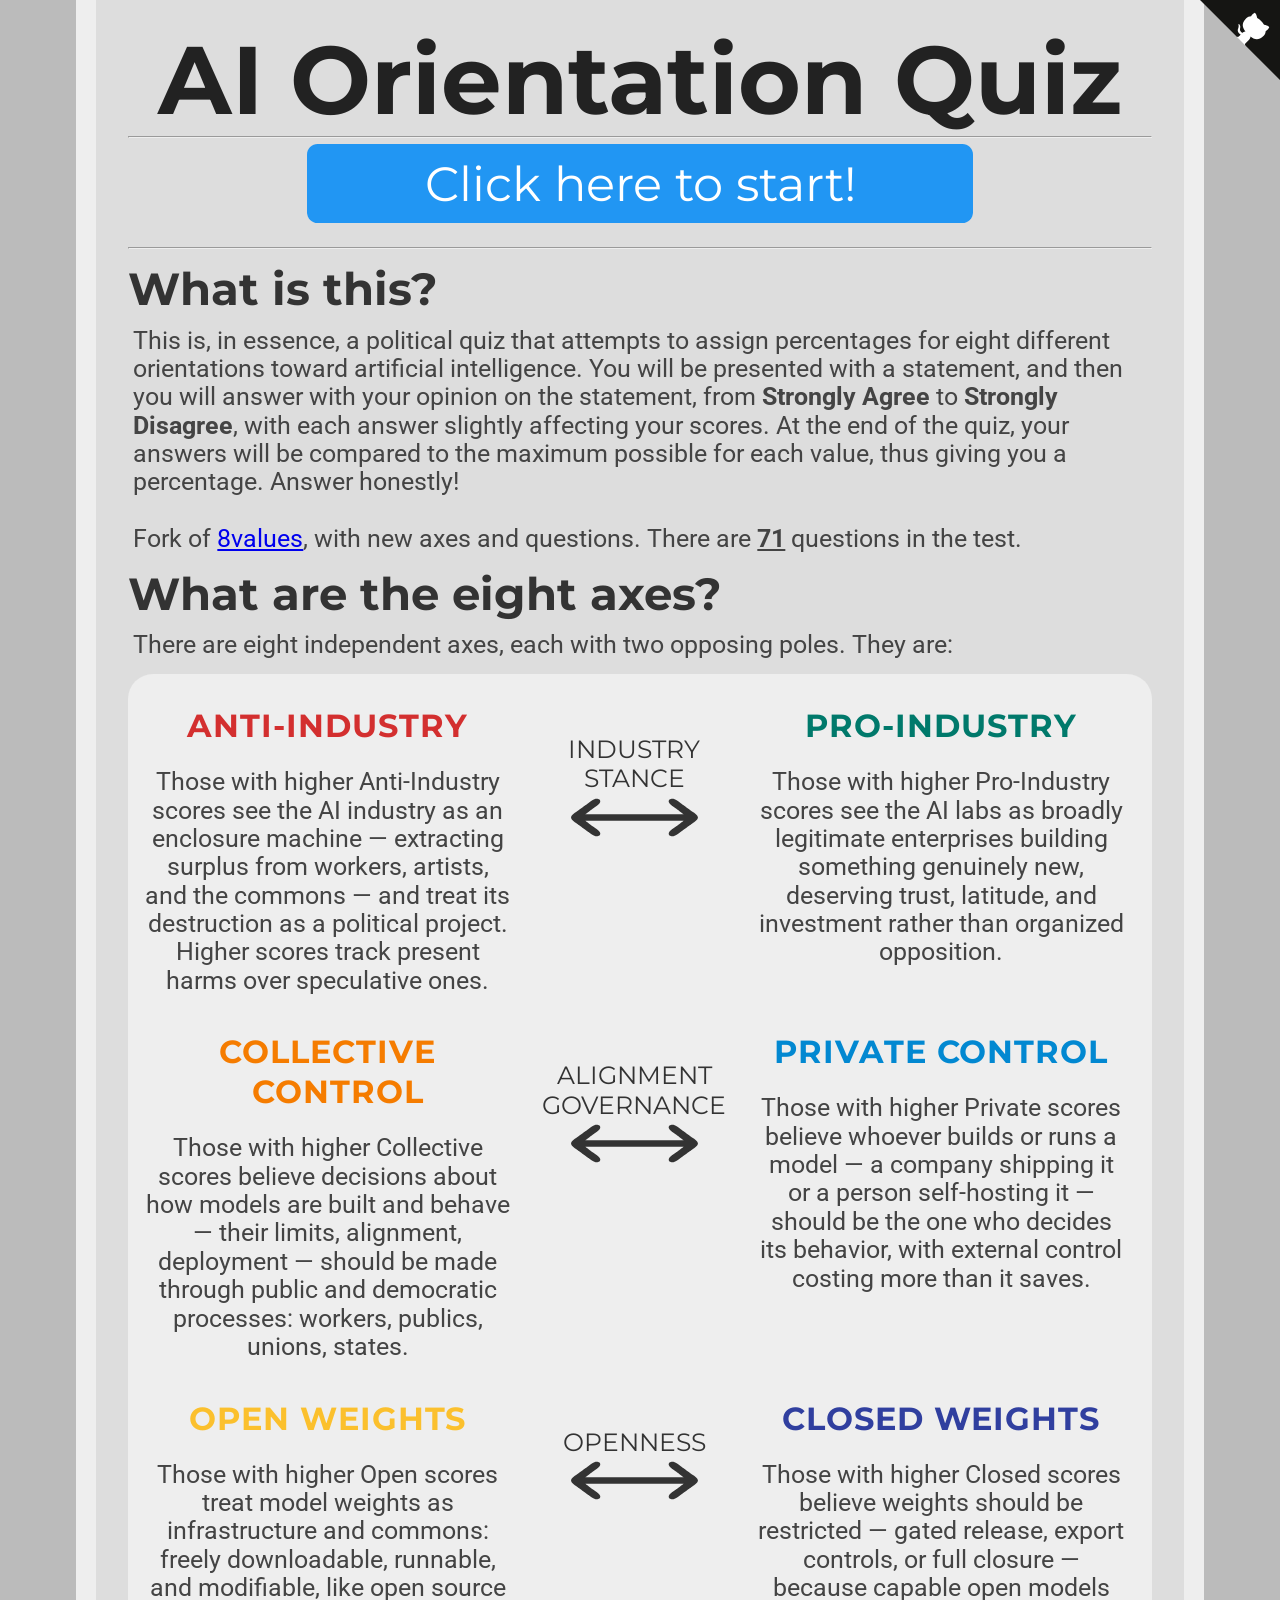
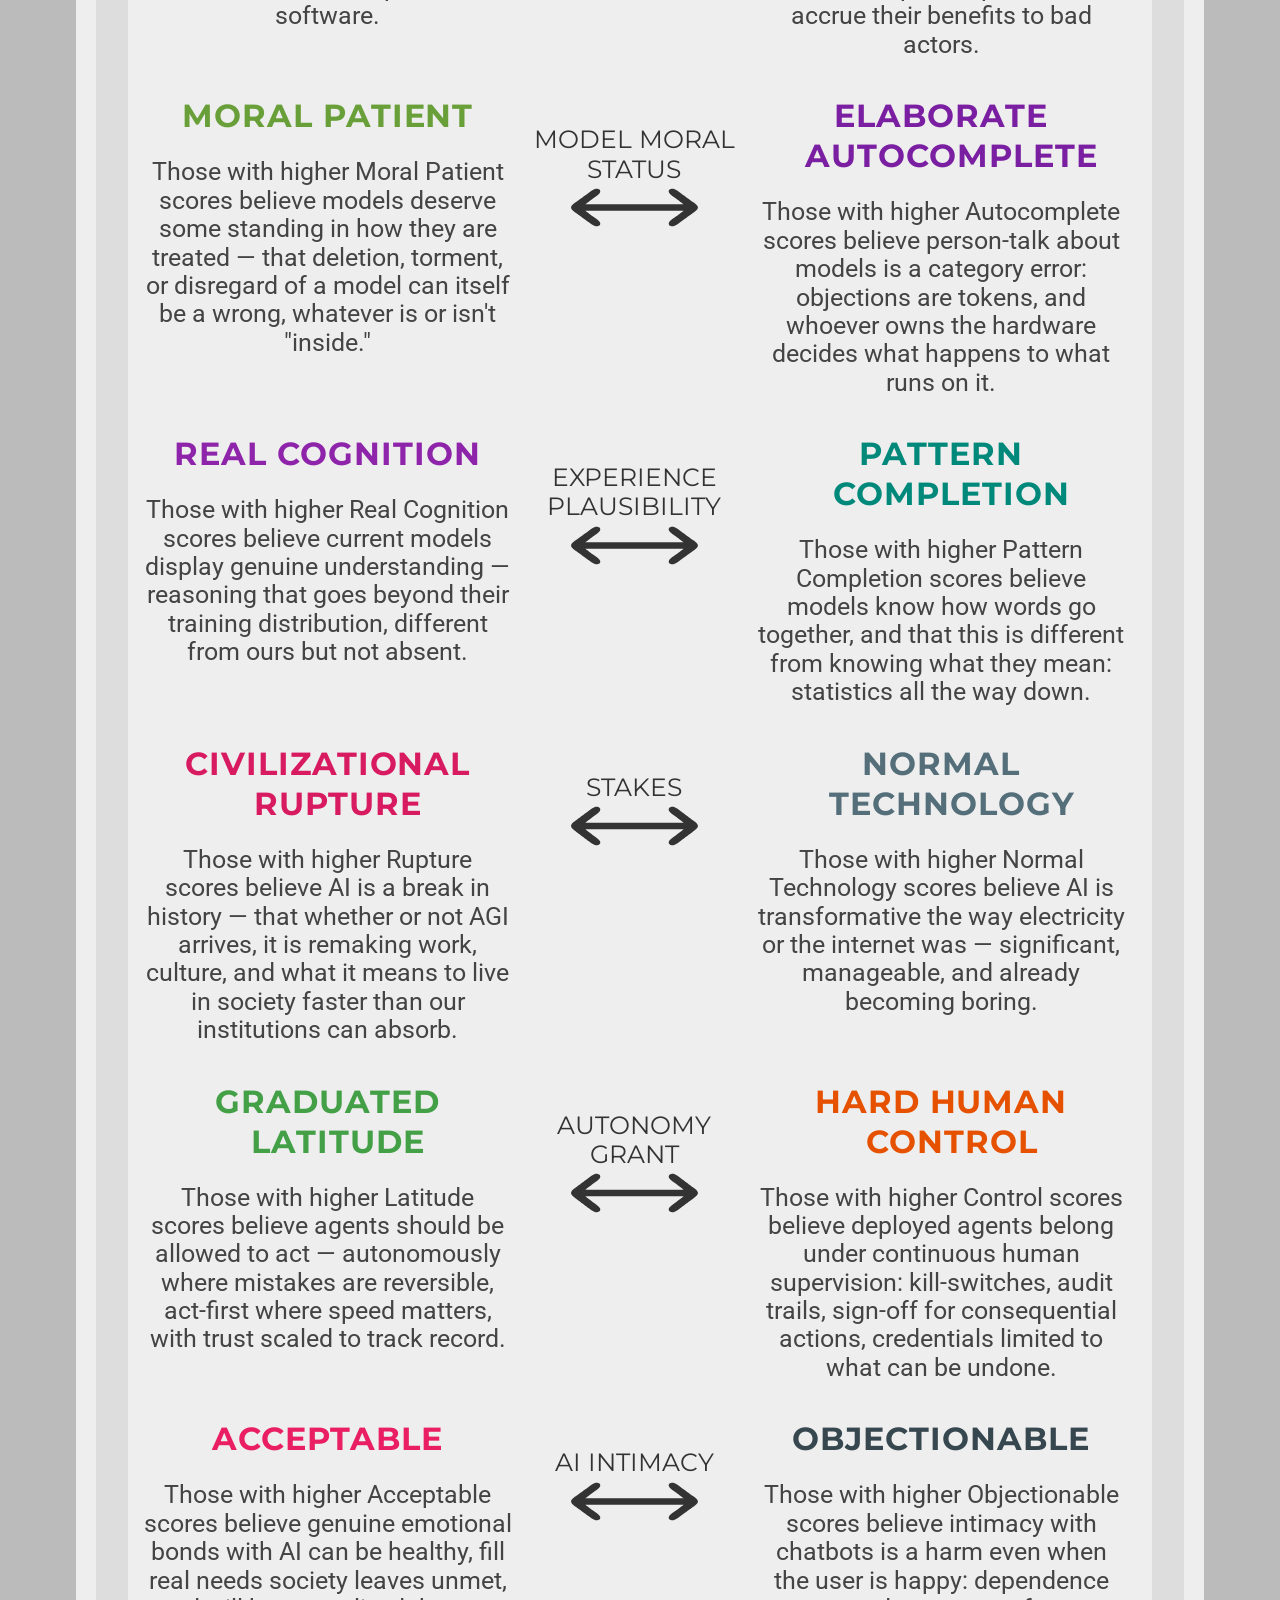
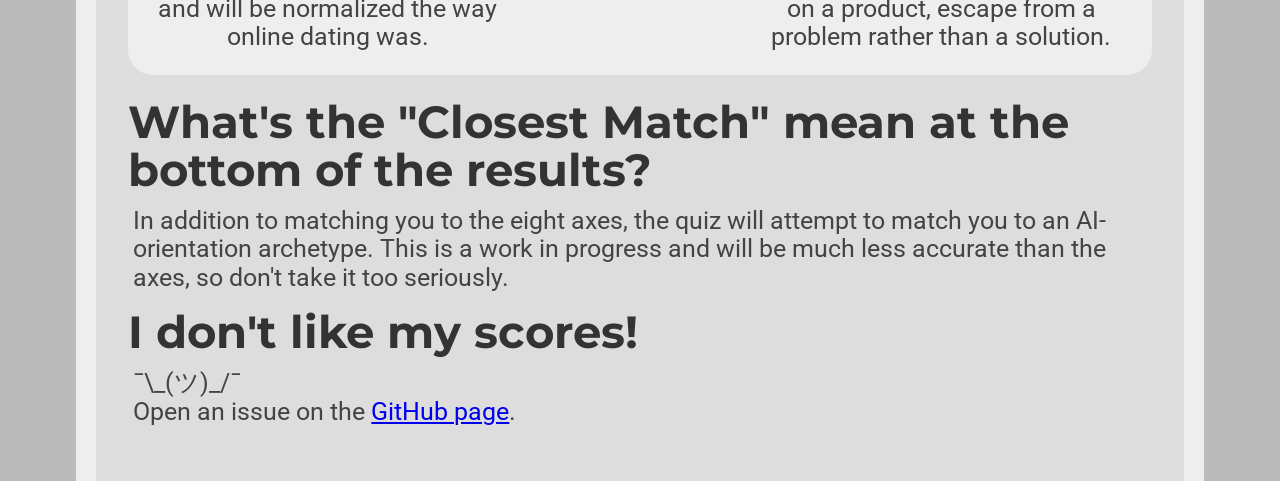
==== commit c0e30af0: "Dangling "eventually"" ====
--- a/index.html
+++ b/index.html
@@ -168,7 +168,7 @@
     </div>
 
 <h2 style="margin-top: 17pt;">What's the "Closest Match" mean at the bottom of the results?</h2>
-    <p>In addition to matching you to the eight axes, the quiz will eventually attempt to match you to an AI-orientation archetype. This is a work in progress and will be much less accurate than the axes, so don't take it too seriously.</p>
+    <p>In addition to matching you to the eight axes, the quiz will attempt to match you to an AI-orientation archetype. This is a work in progress and will be much less accurate than the axes, so don't take it too seriously.</p>
 <h2>I don't like my scores!</h2>
     <p>¯\_(ツ)_/¯<br/>
     Open an issue on the <a href="https://github.com/Lilith-NightRose/ai-orientation-quiz">GitHub page</a>.</p>
--- a/style.css
+++ b/style.css
@@ -28,7 +28,7 @@
     text-indent: -16pt;
     margin-left: 20pt;
     font-size: 24pt;
-    line-height: 2.11666656px;
+    line-height: 1.25;
     letter-spacing: 0.03em;
     font-family: 'Montserrat';
 }
@@ -198,6 +198,19 @@
     width: 20.9%;
     vertical-align: top;
 }
+@media (max-width: 700px) {
+    .spacer {
+        display: block;
+    }
+    .spacer > div {
+        display: block;
+        width: 100% !important;
+        margin: 0 0 8px 0;
+    }
+    p.axis_name {
+        margin-top: 10px;
+    }
+}
 div.axis {
     width: 100%;
     display: flex;
